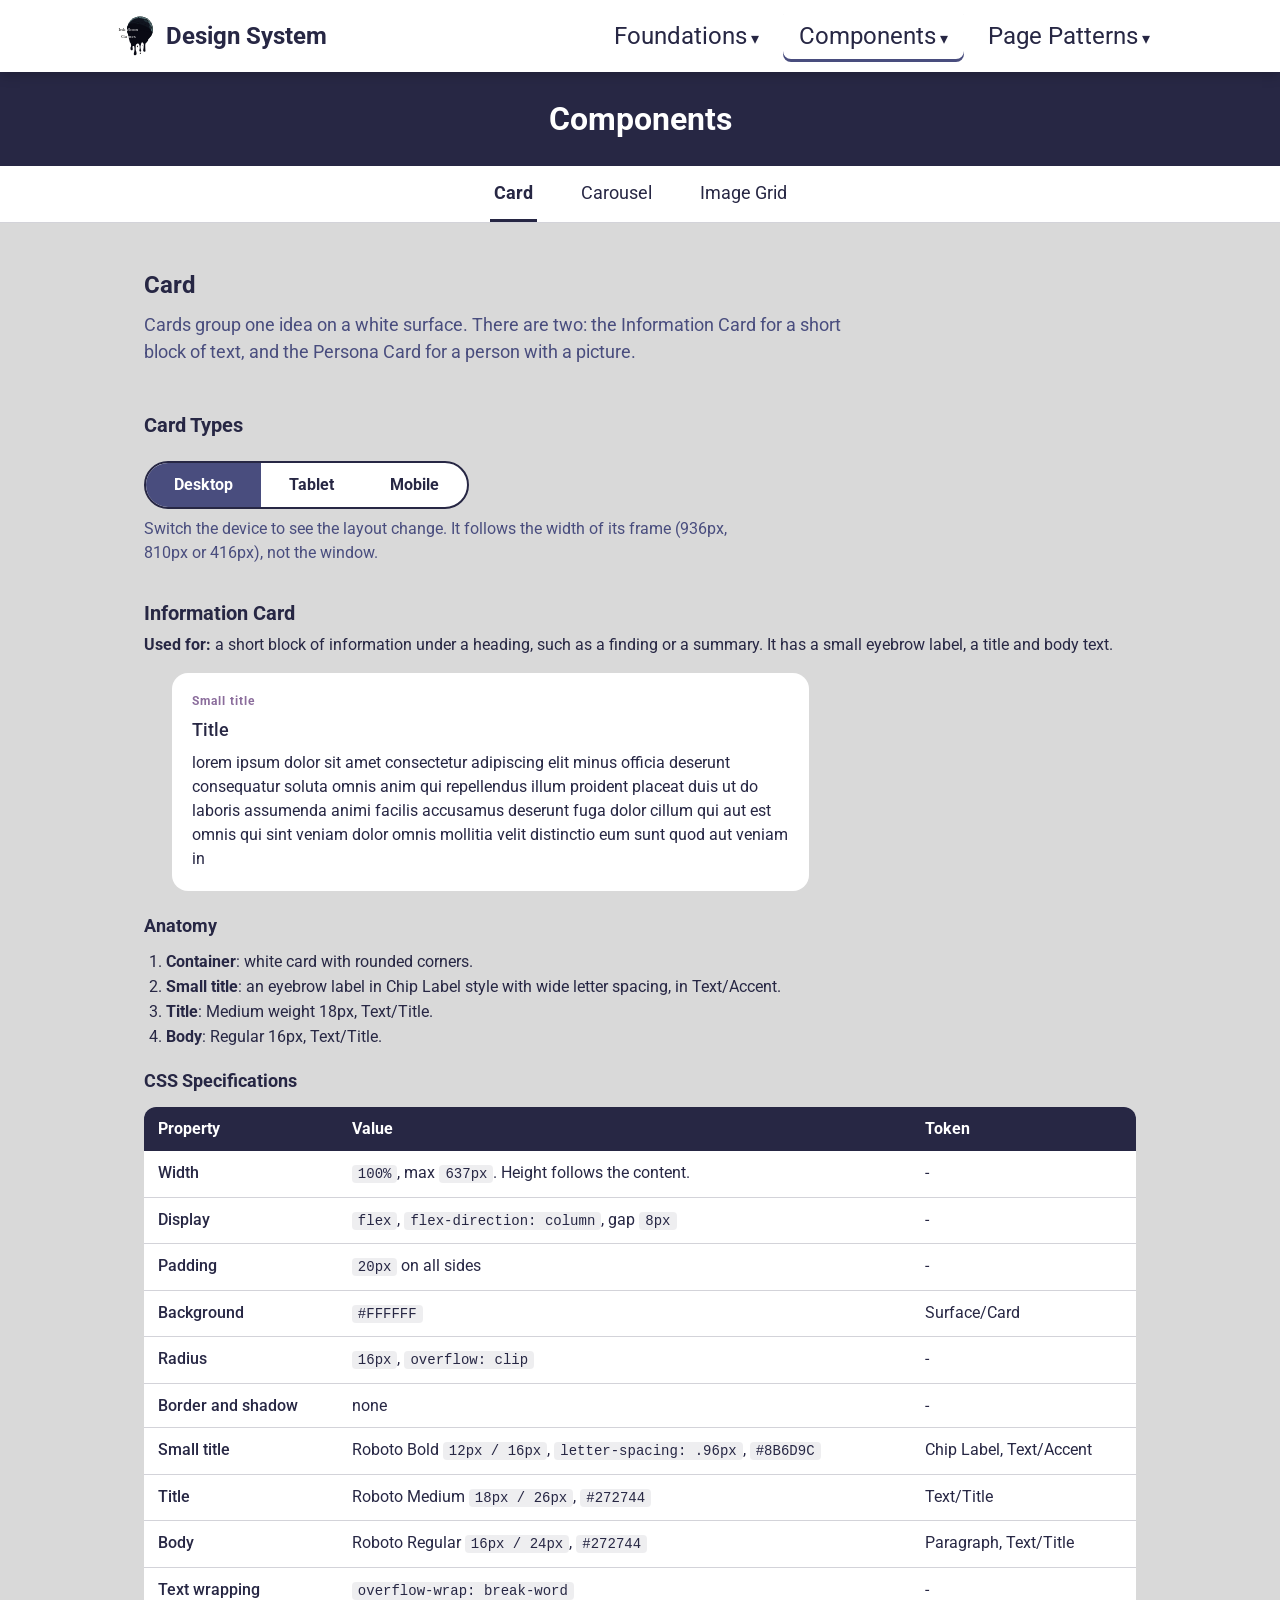
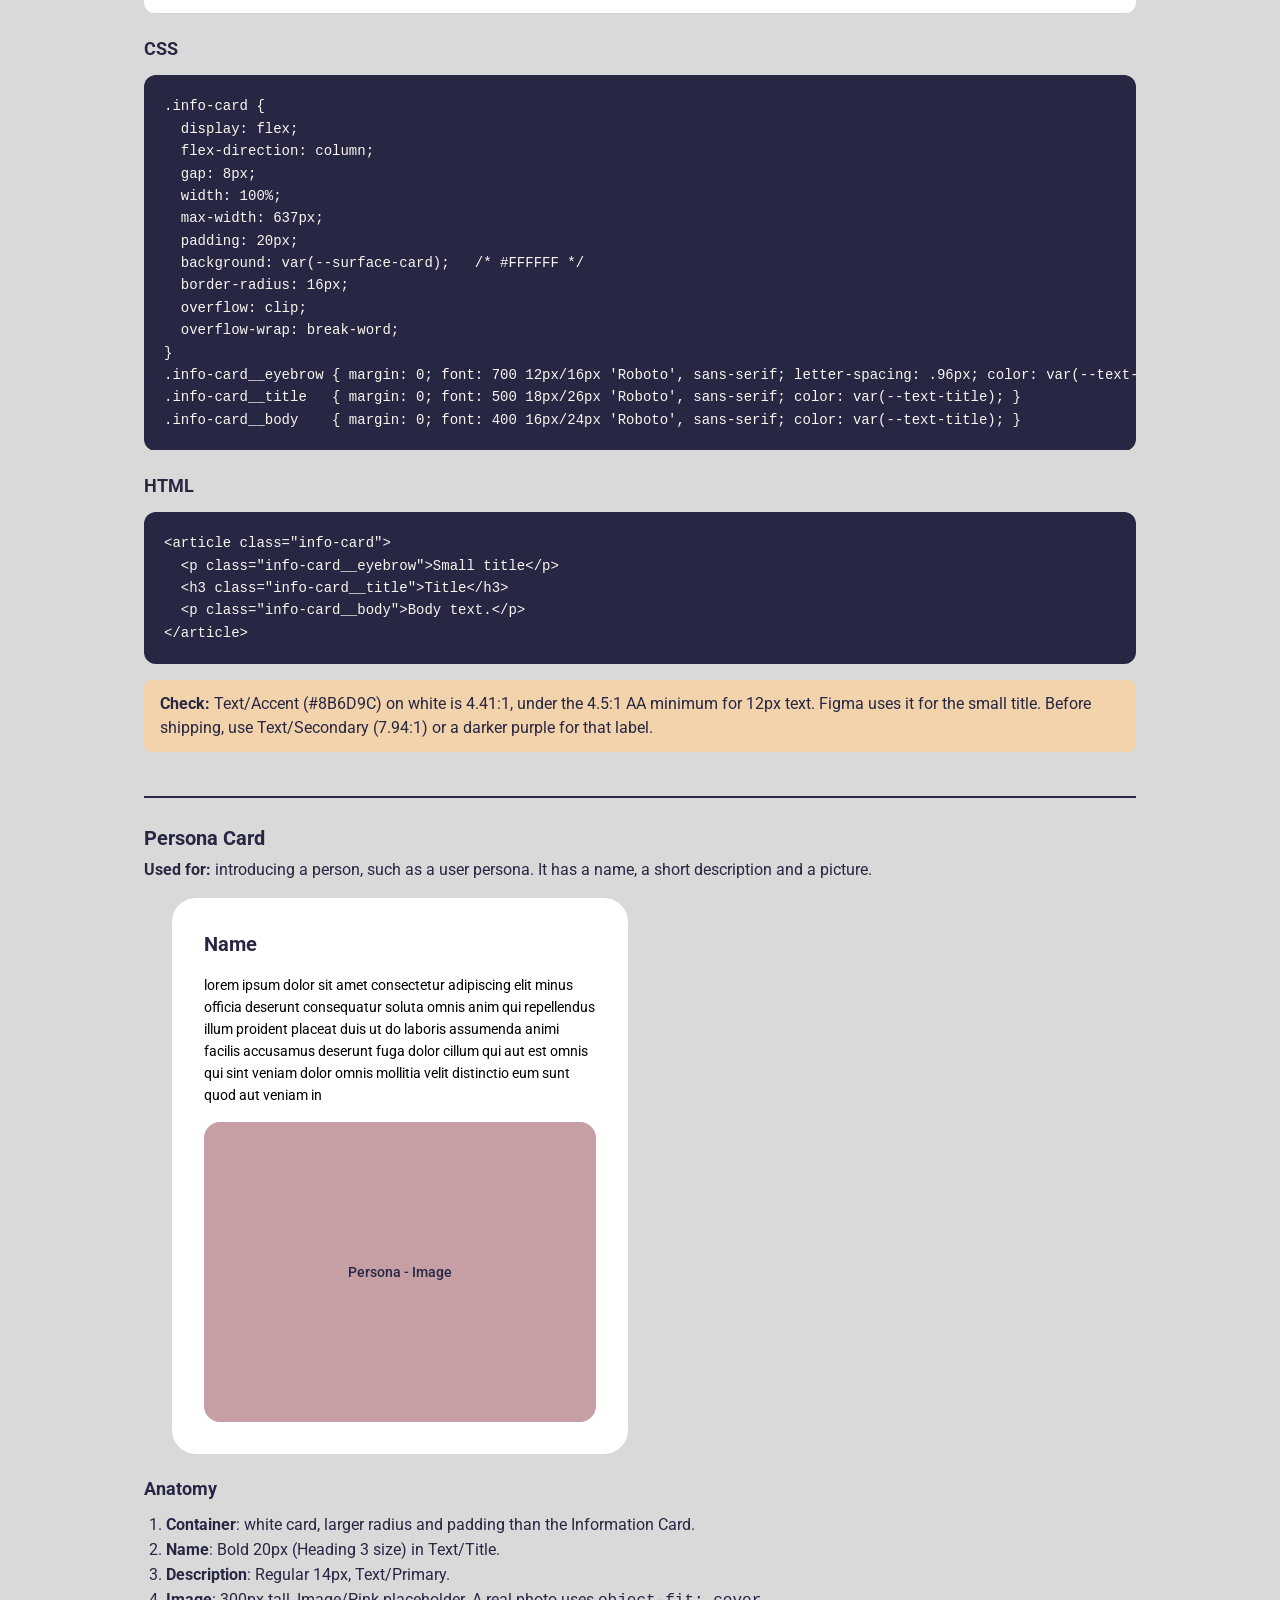
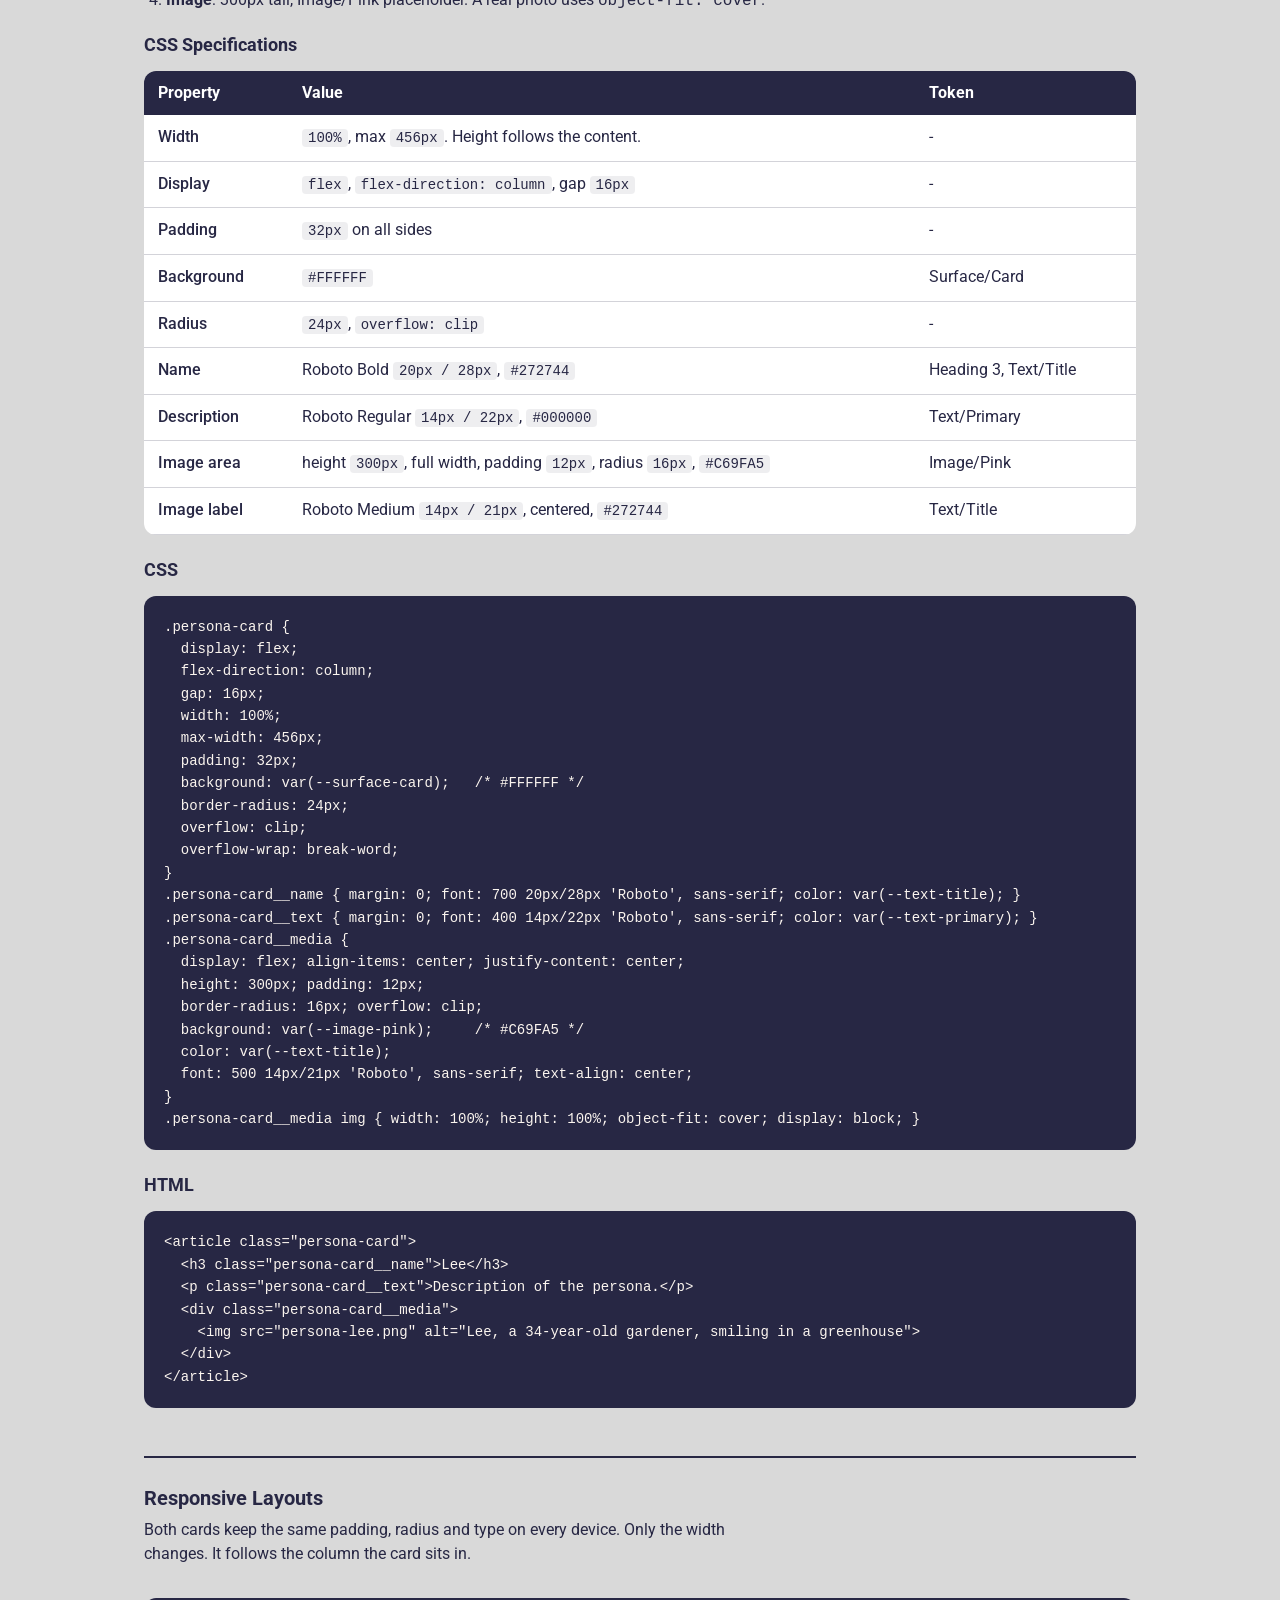
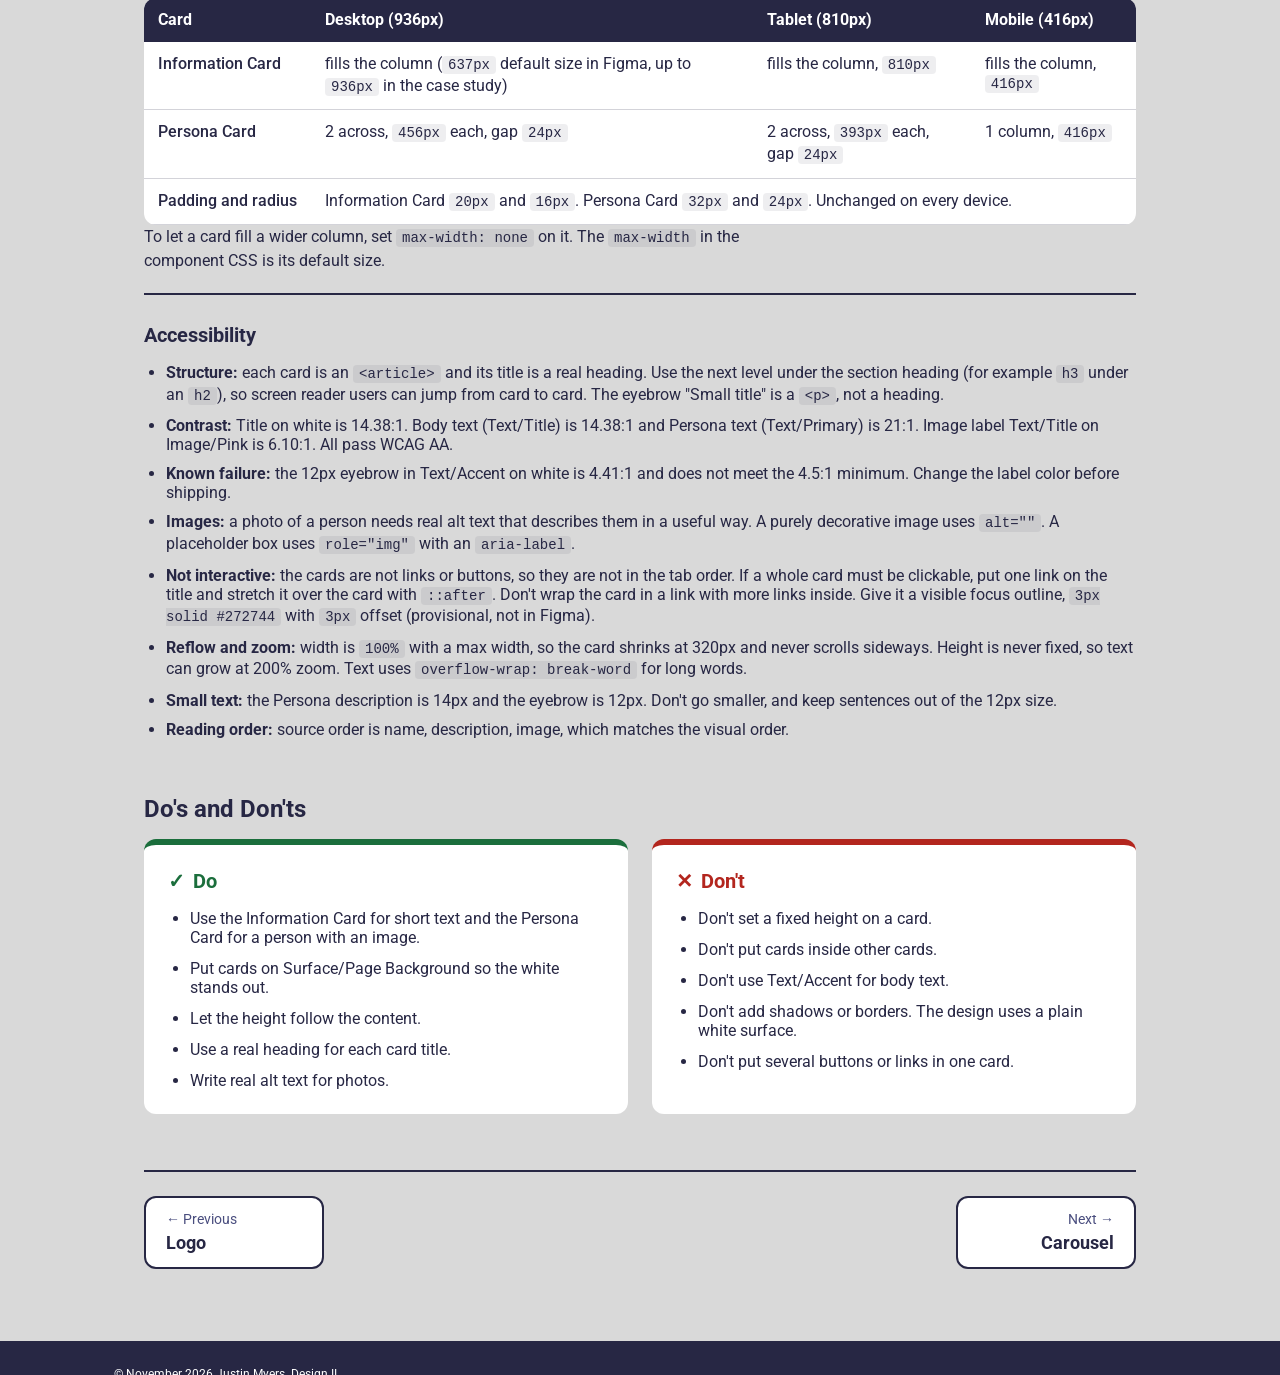
==== components/card.html @ 384c9943 "Add files via upload" ====
<!DOCTYPE html>
<html lang="en">
<head>
  <meta charset="UTF-8">
  <meta name="viewport" content="width=device-width, initial-scale=1.0">
  <title>Card | Components | Design System</title>
  <link rel="icon" href="../images/Favicon.svg" type="image/svg+xml">
  <link rel="preconnect" href="https://fonts.googleapis.com">
  <link rel="preconnect" href="https://fonts.gstatic.com" crossorigin>
  <link href="https://fonts.googleapis.com/css2?family=Roboto:wght@300;400;500;700&display=swap" rel="stylesheet">
  <link rel="stylesheet" href="../css/style.css">
  <link rel="stylesheet" href="../css/foundations.css">
  <link rel="stylesheet" href="../css/components.css">
</head>
<body>
  <a class="skip-link" href="#main">Skip to content</a>

  <header class="site-header">
    <div class="wrap">
      <a class="logo" href="../index.html" aria-label="Design System home">
        <img src="../images/color.svg" alt="">
        <span>Design System</span>
      </a>
      <nav aria-label="Main">
        <ul class="nav">
          <li class="nav-item">
            <button class="nav-btn" aria-expanded="false" aria-controls="menu-foundations">Foundations</button>
            <ul class="menu" id="menu-foundations">
              <li><a href="../foundations/color-palette.html">Color Palette</a></li>
              <li><a href="../foundations/typography.html">Typography</a></li>
              <li><a href="../foundations/logo.html">Logo</a></li>
            </ul>
          </li>
          <li class="nav-item">
            <button class="nav-btn current" aria-expanded="false" aria-controls="menu-components">Components</button>
            <ul class="menu" id="menu-components">
              <li><a href="../components/card.html" aria-current="page">Card</a></li>
              <li><a href="../components/carousel.html">Carousel</a></li>
              <li><a href="../components/image-grid.html">Image Grid</a></li>
            </ul>
          </li>
          <li class="nav-item">
            <button class="nav-btn" aria-expanded="false" aria-controls="menu-patterns">Page Patterns</button>
            <ul class="menu" id="menu-patterns">
              <li><a href="../patterns/index.html">BeeFriendly Case Study</a></li>
            </ul>
          </li>
        </ul>
      </nav>
    </div>
  </header>

  <div class="page-title"><h1>Components</h1></div>
  <nav class="subnav" aria-label="Components pages">
    <ul>
      <li><a href="card.html" aria-current="page">Card</a></li>
      <li><a href="carousel.html">Carousel</a></li>
      <li><a href="image-grid.html">Image Grid</a></li>
    </ul>
  </nav>

  <main id="main">
    <div class="content">
<h2>Card</h2>
<p class="lead">Cards group one idea on a white surface. There are two: the Information Card for a short block of text, and the Persona Card for a person with a picture.</p>

<h3 class="sub-h">Card Types</h3>
<div role="group" aria-label="Device size" class="view-toggle">
  <button type="button" data-view-target="desktop" aria-pressed="true">Desktop</button>
  <button type="button" data-view-target="tablet" aria-pressed="false">Tablet</button>
  <button type="button" data-view-target="mobile" aria-pressed="false">Mobile</button>
</div>
<p class="view-note">Switch the device to see the layout change. It follows the width of its frame (936px, 810px or 416px), not the window.</p>

<div class="variant">
  <h3>Information Card</h3>
  <p><strong>Used for:</strong> a short block of information under a heading, such as a finding or a summary. It has a small eyebrow label, a title and body text.</p>
  <div class="demo-stage device-frame" data-frame style="max-width:936px"><article class="info-card">
    <p class="info-card__eyebrow">Small title</p>
    <h4 class="info-card__title">Title</h4>
    <p class="info-card__body">lorem ipsum dolor sit amet consectetur adipiscing elit minus officia deserunt consequatur soluta omnis anim qui repellendus illum proident placeat duis ut do laboris assumenda animi facilis accusamus deserunt fuga dolor cillum qui aut est omnis qui sint veniam dolor omnis mollitia velit distinctio eum sunt quod aut veniam in</p>
  </article></div>
  <h4 class="code-title">Anatomy</h4>
  <ol class="anatomy">
    <li><strong>Container</strong>: white card with rounded corners.</li>
    <li><strong>Small title</strong>: an eyebrow label in Chip Label style with wide letter spacing, in Text/Accent.</li>
    <li><strong>Title</strong>: Medium weight 18px, Text/Title.</li>
    <li><strong>Body</strong>: Regular 16px, Text/Title.</li>
  </ol>
  <h4 class="code-title">CSS Specifications</h4>
  <div class="table-scroll"><table class="spec-table" aria-label="Information Card CSS specifications">
    <thead><tr><th scope="col">Property</th><th scope="col">Value</th><th scope="col">Token</th></tr></thead>
    <tbody>
      <tr><td>Width</td><td><code>100%</code>, max <code>637px</code>. Height follows the content.</td><td>-</td></tr>
      <tr><td>Display</td><td><code>flex</code>, <code>flex-direction: column</code>, gap <code>8px</code></td><td>-</td></tr>
      <tr><td>Padding</td><td><code>20px</code> on all sides</td><td>-</td></tr>
      <tr><td>Background</td><td><code>#FFFFFF</code></td><td>Surface/Card</td></tr>
      <tr><td>Radius</td><td><code>16px</code>, <code>overflow: clip</code></td><td>-</td></tr>
      <tr><td>Border and shadow</td><td>none</td><td>-</td></tr>
      <tr><td>Small title</td><td>Roboto Bold <code>12px / 16px</code>, <code>letter-spacing: .96px</code>, <code>#8B6D9C</code></td><td>Chip Label, Text/Accent</td></tr>
      <tr><td>Title</td><td>Roboto Medium <code>18px / 26px</code>, <code>#272744</code></td><td>Text/Title</td></tr>
      <tr><td>Body</td><td>Roboto Regular <code>16px / 24px</code>, <code>#272744</code></td><td>Paragraph, Text/Title</td></tr>
      <tr><td>Text wrapping</td><td><code>overflow-wrap: break-word</code></td><td>-</td></tr>
    </tbody>
  </table></div>
  <h4 class="code-title">CSS</h4>
<pre class="code-block" tabindex="0" aria-label="Information Card CSS"><code>.info-card {
  display: flex;
  flex-direction: column;
  gap: 8px;
  width: 100%;
  max-width: 637px;
  padding: 20px;
  background: var(--surface-card);   /* #FFFFFF */
  border-radius: 16px;
  overflow: clip;
  overflow-wrap: break-word;
}
.info-card__eyebrow { margin: 0; font: 700 12px/16px 'Roboto', sans-serif; letter-spacing: .96px; color: var(--text-accent); }
.info-card__title   { margin: 0; font: 500 18px/26px 'Roboto', sans-serif; color: var(--text-title); }
.info-card__body    { margin: 0; font: 400 16px/24px 'Roboto', sans-serif; color: var(--text-title); }</code></pre>
  <h4 class="code-title">HTML</h4>
<pre class="code-block" tabindex="0" aria-label="Information Card HTML"><code>&lt;article class="info-card"&gt;
  &lt;p class="info-card__eyebrow"&gt;Small title&lt;/p&gt;
  &lt;h3 class="info-card__title"&gt;Title&lt;/h3&gt;
  &lt;p class="info-card__body"&gt;Body text.&lt;/p&gt;
&lt;/article&gt;</code></pre>
  <p class="provisional"><strong>Check:</strong> Text/Accent (#8B6D9C) on white is 4.41:1, under the 4.5:1 AA minimum for 12px text. Figma uses it for the small title. Before shipping, use Text/Secondary (7.94:1) or a darker purple for that label.</p>
</div>

<div class="variant">
  <h3>Persona Card</h3>
  <p><strong>Used for:</strong> introducing a person, such as a user persona. It has a name, a short description and a picture.</p>
  <div class="demo-stage device-frame" data-frame style="max-width:936px"><article class="persona-card">
    <h4 class="persona-card__name">Name</h4>
    <p class="persona-card__text">lorem ipsum dolor sit amet consectetur adipiscing elit minus officia deserunt consequatur soluta omnis anim qui repellendus illum proident placeat duis ut do laboris assumenda animi facilis accusamus deserunt fuga dolor cillum qui aut est omnis qui sint veniam dolor omnis mollitia velit distinctio eum sunt quod aut veniam in</p>
    <div class="persona-card__media" role="img" aria-label="Placeholder for the persona photo">Persona - Image</div>
  </article></div>
  <h4 class="code-title">Anatomy</h4>
  <ol class="anatomy">
    <li><strong>Container</strong>: white card, larger radius and padding than the Information Card.</li>
    <li><strong>Name</strong>: Bold 20px (Heading 3 size) in Text/Title.</li>
    <li><strong>Description</strong>: Regular 14px, Text/Primary.</li>
    <li><strong>Image</strong>: 300px tall, Image/Pink placeholder. A real photo uses <code>object-fit: cover</code>.</li>
  </ol>
  <h4 class="code-title">CSS Specifications</h4>
  <div class="table-scroll"><table class="spec-table" aria-label="Persona Card CSS specifications">
    <thead><tr><th scope="col">Property</th><th scope="col">Value</th><th scope="col">Token</th></tr></thead>
    <tbody>
      <tr><td>Width</td><td><code>100%</code>, max <code>456px</code>. Height follows the content.</td><td>-</td></tr>
      <tr><td>Display</td><td><code>flex</code>, <code>flex-direction: column</code>, gap <code>16px</code></td><td>-</td></tr>
      <tr><td>Padding</td><td><code>32px</code> on all sides</td><td>-</td></tr>
      <tr><td>Background</td><td><code>#FFFFFF</code></td><td>Surface/Card</td></tr>
      <tr><td>Radius</td><td><code>24px</code>, <code>overflow: clip</code></td><td>-</td></tr>
      <tr><td>Name</td><td>Roboto Bold <code>20px / 28px</code>, <code>#272744</code></td><td>Heading 3, Text/Title</td></tr>
      <tr><td>Description</td><td>Roboto Regular <code>14px / 22px</code>, <code>#000000</code></td><td>Text/Primary</td></tr>
      <tr><td>Image area</td><td>height <code>300px</code>, full width, padding <code>12px</code>, radius <code>16px</code>, <code>#C69FA5</code></td><td>Image/Pink</td></tr>
      <tr><td>Image label</td><td>Roboto Medium <code>14px / 21px</code>, centered, <code>#272744</code></td><td>Text/Title</td></tr>
    </tbody>
  </table></div>
  <h4 class="code-title">CSS</h4>
<pre class="code-block" tabindex="0" aria-label="Persona Card CSS"><code>.persona-card {
  display: flex;
  flex-direction: column;
  gap: 16px;
  width: 100%;
  max-width: 456px;
  padding: 32px;
  background: var(--surface-card);   /* #FFFFFF */
  border-radius: 24px;
  overflow: clip;
  overflow-wrap: break-word;
}
.persona-card__name { margin: 0; font: 700 20px/28px 'Roboto', sans-serif; color: var(--text-title); }
.persona-card__text { margin: 0; font: 400 14px/22px 'Roboto', sans-serif; color: var(--text-primary); }
.persona-card__media {
  display: flex; align-items: center; justify-content: center;
  height: 300px; padding: 12px;
  border-radius: 16px; overflow: clip;
  background: var(--image-pink);     /* #C69FA5 */
  color: var(--text-title);
  font: 500 14px/21px 'Roboto', sans-serif; text-align: center;
}
.persona-card__media img { width: 100%; height: 100%; object-fit: cover; display: block; }</code></pre>
  <h4 class="code-title">HTML</h4>
<pre class="code-block" tabindex="0" aria-label="Persona Card HTML"><code>&lt;article class="persona-card"&gt;
  &lt;h3 class="persona-card__name"&gt;Lee&lt;/h3&gt;
  &lt;p class="persona-card__text"&gt;Description of the persona.&lt;/p&gt;
  &lt;div class="persona-card__media"&gt;
    &lt;img src="persona-lee.png" alt="Lee, a 34-year-old gardener, smiling in a greenhouse"&gt;
  &lt;/div&gt;
&lt;/article&gt;</code></pre>
</div>


<h3 class="sub-h divided">Responsive Layouts</h3>
<p>Both cards keep the same padding, radius and type on every device. Only the width changes. It follows the column the card sits in.</p>
<div class="table-scroll"><table class="spec-table" aria-label="Card layouts by device">
  <thead><tr><th scope="col">Card</th><th scope="col">Desktop (936px)</th><th scope="col">Tablet (810px)</th><th scope="col">Mobile (416px)</th></tr></thead>
  <tbody>
    <tr><td>Information Card</td><td>fills the column (<code>637px</code> default size in Figma, up to <code>936px</code> in the case study)</td><td>fills the column, <code>810px</code></td><td>fills the column, <code>416px</code></td></tr>
    <tr><td>Persona Card</td><td>2 across, <code>456px</code> each, gap <code>24px</code></td><td>2 across, <code>393px</code> each, gap <code>24px</code></td><td>1 column, <code>416px</code></td></tr>
    <tr><td>Padding and radius</td><td colspan="3">Information Card <code>20px</code> and <code>16px</code>. Persona Card <code>32px</code> and <code>24px</code>. Unchanged on every device.</td></tr>
  </tbody>
</table></div>
<p>To let a card fill a wider column, set <code>max-width: none</code> on it. The <code>max-width</code> in the component CSS is its default size.</p>
<h3 class="sub-h divided">Accessibility</h3>
<ul class="rule-list">
  <li><strong>Structure:</strong> each card is an <code>&lt;article&gt;</code> and its title is a real heading. Use the next level under the section heading (for example <code>h3</code> under an <code>h2</code>), so screen reader users can jump from card to card. The eyebrow "Small title" is a <code>&lt;p&gt;</code>, not a heading.</li>
  <li><strong>Contrast:</strong> Title on white is 14.38:1. Body text (Text/Title) is 14.38:1 and Persona text (Text/Primary) is 21:1. Image label Text/Title on Image/Pink is 6.10:1. All pass WCAG AA.</li>
  <li><strong>Known failure:</strong> the 12px eyebrow in Text/Accent on white is 4.41:1 and does not meet the 4.5:1 minimum. Change the label color before shipping.</li>
  <li><strong>Images:</strong> a photo of a person needs real alt text that describes them in a useful way. A purely decorative image uses <code>alt=""</code>. A placeholder box uses <code>role="img"</code> with an <code>aria-label</code>.</li>
  <li><strong>Not interactive:</strong> the cards are not links or buttons, so they are not in the tab order. If a whole card must be clickable, put one link on the title and stretch it over the card with <code>::after</code>. Don't wrap the card in a link with more links inside. Give it a visible focus outline, <code>3px solid #272744</code> with <code>3px</code> offset (provisional, not in Figma).</li>
  <li><strong>Reflow and zoom:</strong> width is <code>100%</code> with a max width, so the card shrinks at 320px and never scrolls sideways. Height is never fixed, so text can grow at 200% zoom. Text uses <code>overflow-wrap: break-word</code> for long words.</li>
  <li><strong>Small text:</strong> the Persona description is 14px and the eyebrow is 12px. Don't go smaller, and keep sentences out of the 12px size.</li>
  <li><strong>Reading order:</strong> source order is name, description, image, which matches the visual order.</li>
</ul>

<section class="dd" aria-labelledby="dd-title">
<h2 id="dd-title">Do's and Don'ts</h2>
<div class="dd-grid">
<div class="dd-col do"><h3><span aria-hidden="true">✓</span> Do</h3><ul class="rule-list">
  <li>Use the Information Card for short text and the Persona Card for a person with an image.</li>
  <li>Put cards on Surface/Page Background so the white stands out.</li>
  <li>Let the height follow the content.</li>
  <li>Use a real heading for each card title.</li>
  <li>Write real alt text for photos.</li>
</ul></div>
<div class="dd-col dont"><h3><span aria-hidden="true">✕</span> Don't</h3><ul class="rule-list">
  <li>Don't set a fixed height on a card.</li>
  <li>Don't put cards inside other cards.</li>
  <li>Don't use Text/Accent for body text.</li>
  <li>Don't add shadows or borders. The design uses a plain white surface.</li>
  <li>Don't put several buttons or links in one card.</li>
</ul></div>
</div></section>
    <nav class="pager" aria-label="Page navigation">
      <a class="pager__link pager__link--prev" href="../foundations/logo.html" rel="prev"><span class="pager__dir">&larr; Previous</span><span class="pager__name">Logo</span></a>
      <a class="pager__link pager__link--next" href="carousel.html" rel="next"><span class="pager__dir">Next &rarr;</span><span class="pager__name">Carousel</span></a>
    </nav>
    </div>
  </main>

  <footer class="site-footer">
    <div class="wrap"><p>&copy; November 2026 Justin Myers. Design II.</p></div>
  </footer>

  <script src="../js/nav.js"></script>
  <script src="../js/view-toggle.js"></script>
</body>
</html>
---- css/style.css ----
/* Design system site – tokens from DESIGN.md (Figma: Game Tracking Site) */
:root {
  /* Primitives */
  --off-white: #D9D9D9;
  --muted-orange: #F2D3AB;
  --muted-pink: #C69FA5;
  --light-purple: #8B6D9C;
  --dark-blue: #272744;
  --blue-purple: #494D7E;
  --cream: #FBF5EF;
  --white: #FFFFFF;
  --black: #000000;
  --hint-grey: #6B6E8C;
  --disabled-grey: #565656;

  /* Tokens */
  --color-nav-bar: var(--dark-blue);
  --color-button: var(--blue-purple);
  --color-button-hover: var(--light-purple);
  --color-button-disabled: var(--disabled-grey);
  --color-page-bg: var(--off-white);
  --color-card-bg: var(--white);
  --color-logo-text: var(--cream);
  --color-text-primary: var(--dark-blue);
  --color-text-secondary: var(--blue-purple);
  --color-text-hint: var(--hint-grey);
  --color-text-on-dark: var(--white);
  --color-highlight: var(--muted-orange);
  --color-border-strong: var(--dark-blue);

  /* Tokens (DESIGN.md: Design System Case Study) */
  --surface-page: var(--off-white);
  --surface-card: var(--white);
  --surface-input: var(--white);
  --surface-nav: var(--dark-blue);
  --surface-logo-circle: var(--cream);
  --surface-card-alt: var(--cream);
  --text-primary: var(--black);
  --text-title: var(--dark-blue);
  --text-secondary: var(--blue-purple);
  --text-hint: var(--hint-grey);
  --text-on-nav: var(--cream);
  --text-on-button: var(--white);
  --text-accent: var(--light-purple);
  --text-on-dark: var(--white);
  --button-default: var(--blue-purple);
  --button-hover: var(--light-purple);
  --button-disabled: var(--disabled-grey);
  --image-orange: var(--muted-orange);
  --image-pink: var(--muted-pink);
  --control-background: var(--dark-blue);
  --control-inactive: var(--hint-grey);
  --border-divider: var(--hint-grey);
  --border-outline: var(--dark-blue);
  --nav-active-indicator: var(--blue-purple);

  /* Provisional (not in DESIGN.md) */
  --radius: 12px;
  --space: 16px;
  --max-width: 1100px;
}

*, *::before, *::after { box-sizing: border-box; }
html { scroll-behavior: smooth; }
@media (prefers-reduced-motion: reduce) { html { scroll-behavior: auto; } * { transition: none !important; } }

body {
  margin: 0;
  font-family: 'Roboto', sans-serif;
  font-size: 16px;
  background: var(--color-page-bg);
  color: var(--color-text-primary);
  min-height: 100vh;
  display: flex;
  flex-direction: column;
}
main { flex: 1; }
.wrap { max-width: var(--max-width); margin: 0 auto; padding: 0 24px; }

h1 { font-size: 32px; font-weight: 700; margin: 0 0 16px; }
h2 { font-size: 24px; font-weight: 700; margin: 0 0 12px; }
h3 { font-size: 20px; font-weight: 700; margin: 0 0 8px; }
p  { margin: 0 0 16px; line-height: 1.5; }
a  { color: var(--color-text-secondary); font-weight: 300; }

:focus-visible { outline: 3px solid var(--muted-orange); outline-offset: 3px; }

.skip-link {
  position: absolute; left: -9999px; top: 8px;
  background: var(--white); color: var(--dark-blue); padding: 8px 16px; z-index: 100;
}
.skip-link:focus { left: 8px; }

/* Navigation bar */
.site-header { background: var(--white); box-shadow: 0 2px 12px rgba(0,0,0,.25); position: relative; z-index: 20; }
.site-header :focus-visible { outline-color: var(--blue-purple); }
.site-header .wrap { display: flex; align-items: center; justify-content: space-between; min-height: 72px; }
.logo { display: flex; align-items: center; gap: 12px; color: var(--dark-blue); font-weight: 700; font-size: 24px; text-decoration: none; }
.logo img { height: 40px; width: auto; display: block; }

.nav { display: flex; gap: 8px; list-style: none; margin: 0; padding: 0; }
.nav-item { position: relative; }
.nav-btn {
  background: none; border: 0; cursor: pointer;
  font: 400 24px 'Roboto', sans-serif; color: var(--dark-blue);
  padding: 12px 16px; border-radius: 8px;
}
.nav-btn:hover, .nav-btn[aria-expanded="true"] { background: var(--color-highlight); }
.nav-btn::after { content: " \25BE"; font-size: 16px; }
.menu {
  display: none; position: absolute; right: 0; top: 100%; z-index: 10;
  min-width: 220px; list-style: none; margin: 4px 0 0; padding: 8px;
  background: var(--color-card-bg); border: 2px solid var(--color-border-strong); border-radius: var(--radius);
}
.nav-btn[aria-expanded="true"] + .menu { display: block; }
.menu a {
  display: block; padding: 10px 12px; border-radius: 6px;
  font-size: 18px; font-weight: 400; color: var(--color-text-primary); text-decoration: none;
}
.menu a:hover { background: var(--color-highlight); }

/* Space scene (cover page) */
.space { position: relative; overflow: hidden; background: var(--dark-blue); color: var(--color-text-on-dark); padding-bottom: 360px; }
.stars {
  position: absolute; inset: 0; pointer-events: none;
  background-image:
    radial-gradient(1.5px 1.5px at 12% 18%, #fff, transparent),
    radial-gradient(1px 1px at 28% 62%, #fff, transparent),
    radial-gradient(2px 2px at 44% 30%, var(--cream), transparent),
    radial-gradient(1px 1px at 63% 12%, #fff, transparent),
    radial-gradient(1.5px 1.5px at 78% 48%, #fff, transparent),
    radial-gradient(1px 1px at 91% 22%, var(--cream), transparent),
    radial-gradient(1px 1px at 6% 78%, #fff, transparent),
    radial-gradient(1.5px 1.5px at 55% 70%, #fff, transparent);
}
.space { --moon: min(120vw, 1800px); padding-bottom: calc(var(--moon) * 0.3); }
.moon {
  position: absolute; left: 50%; bottom: calc(var(--moon) * -0.62); z-index: 0;
  width: var(--moon); height: auto; aspect-ratio: 1;
  margin-left: calc(var(--moon) / -2);
  /* slow spin starts once the fast intro spin (listed last, so it wins) ends */
  animation: moon-spin 240s linear 1.3s infinite, moon-intro 1.3s cubic-bezier(.15,.6,.3,1);
}
/* The moon rises out of the darkness: a fixed dark fade over its top edge.
   (The moon spins, so the fade can't be part of the moon itself.) */
.space::after {
  content: "";
  position: absolute; left: 0; right: 0; bottom: 0; z-index: 0;
  height: calc(var(--moon) * 0.4);
  pointer-events: none;
  background: linear-gradient(to bottom,
    var(--dark-blue) 0%,
    rgba(39, 39, 68, .88) 15%,
    rgba(39, 39, 68, .5) 42%,
    rgba(39, 39, 68, 0) 80%);
}
@keyframes moon-spin { from { transform: rotate(0); } to { transform: rotate(360deg); } }
@keyframes moon-intro { from { transform: rotate(-240deg); } to { transform: rotate(0); } }
/* Cards orbit the moon: same angle, duration and easing as moon-intro, pivoting on the moon's center
   (0.12 * moon below the section bottom, plus the 0.3 * moon bottom padding below the cards) */
.cards {
  transform-origin: 50% calc(100% + var(--moon) * 0.42);
  animation: orbit-in 1.7s backwards;
}
/* Follow-through: the cards swing past their spot, then ease back */
@keyframes orbit-in {
  0%   { transform: rotate(-240deg); animation-timing-function: cubic-bezier(.2,.7,.4,1); }
  65%  { transform: rotate(5deg);    animation-timing-function: ease-in-out; }
  85%  { transform: rotate(-1.5deg); animation-timing-function: ease-in-out; }
  100% { transform: rotate(0); }
}
/* Squash & stretch: stretched in flight, squashed at the overshoot, back to full size on the spot */
@keyframes card-squash {
  0%   { transform: scale(1.04, .97); }
  55%  { transform: scale(1.04, .97); animation-timing-function: ease-out; }
  66%  { transform: scale(.93, 1.06); }
  82%  { transform: scale(1.02, .98); }
  100% { transform: scale(1); }
}

/* Hero */
.hero { position: relative; z-index: 1; padding: 64px 0 24px; }
.hero h1 { font-size: 48px; max-width: 16ch; }
.hero p { font-size: 20px; max-width: 52ch; color: var(--cream); }

/* Buttons */
.btn {
  display: inline-block; padding: 12px 24px; border-radius: 8px; border: 0;
  background: var(--color-button); color: var(--color-text-on-dark);
  font: 700 14px 'Roboto', sans-serif; text-decoration: none; cursor: pointer;
  min-height: 44px; transition: background .15s;
}
.btn:hover { background: var(--color-button-hover); }
.btn[disabled], .btn[aria-disabled="true"] { background: var(--color-button-disabled); cursor: not-allowed; }

/* Section cards */
.cards { position: relative; z-index: 1; display: grid; grid-auto-rows: 1fr; gap: 24px; grid-template-columns: repeat(auto-fit, minmax(260px, 1fr)); padding-top: 24px; }
.card { color: var(--color-text-primary); background: var(--color-card-bg); border-radius: var(--radius); padding: 24px; display: flex; flex-direction: column; box-shadow: 0 12px 32px rgba(0,0,0,.35); }
.card { transform-origin: 50% 50%; animation: card-squash 1.7s ease-in-out backwards; }
@media (prefers-reduced-motion: reduce) { .moon, .cards, .card { animation: none !important; } }
.card h2 { font-size: 28px; }
.card p { color: var(--color-text-secondary); flex: 1; }
.card ul { padding-left: 20px; margin: 0 0 20px; color: var(--color-text-hint); }
.card .btn { align-self: flex-start; }

/* Footer */
.site-footer { background: var(--color-nav-bar); color: var(--color-text-on-dark); padding: 24px 0; font-size: 12px; }
.site-footer p { margin: 0; }

@media (max-width: 767px) {
  .site-header .wrap { flex-direction: column; align-items: flex-start; padding-top: 12px; padding-bottom: 12px; }
  .nav { flex-wrap: wrap; }
  .nav-btn { font-size: 18px; }
  .menu { right: auto; left: 0; }
  .hero { padding: 48px 0 32px; }
  .hero h1 { font-size: 36px; }
}
---- css/foundations.css ----
﻿/* Foundations pages (color palette, typography, logo) */

.nav-btn.current { box-shadow: inset 0 -3px 0 var(--blue-purple); }

/* Page title band under the nav bar */
.page-title { background: var(--dark-blue); color: var(--color-text-on-dark); text-align: center; padding: 28px 0; }
.page-title h1 { margin: 0; font-size: 32px; }

/* Sub navigation: Color Palette | Typography | Logo */
.subnav { background: var(--white); border-bottom: 1px solid rgba(39,39,68,.2); }
.subnav ul { display: flex; justify-content: center; flex-wrap: wrap; gap: 8px 40px; list-style: none; margin: 0; padding: 0; }
.subnav a {
  display: block; padding: 16px 4px; font-size: 18px; font-weight: 400;
  color: var(--color-text-primary); text-decoration: none; border-bottom: 3px solid transparent;
}
.subnav a:hover { border-bottom-color: var(--muted-orange); }
.subnav a[aria-current="page"] { font-weight: 700; border-bottom-color: var(--color-text-primary); }

.content { max-width: 860px; margin: 0 auto; padding: 48px 24px 72px; }
.content > h2 { font-size: 24px; }
.lead { color: var(--color-text-secondary); font-size: 18px; max-width: 62ch; }

/* Palette list */
.palette { list-style: none; margin: 32px 0 0; padding: 0; }
.palette li { display: grid; grid-template-columns: 88px 1fr; gap: 20px; align-items: center; padding: 20px 0; border-bottom: 2px solid var(--color-border-strong); }
.palette li:last-child { border-bottom: 0; }
.swatch { width: 88px; height: 88px; border: 2px solid var(--color-border-strong); border-radius: 6px; }
.palette h3 { margin: 0 0 4px; font-size: 20px; }
.palette h3 code { font: 400 14px/1 monospace; color: var(--color-text-secondary); margin-left: 8px; }
.palette p { margin: 0 0 8px; }
.palette .note { font-size: 14px; color: var(--color-text-primary); background: var(--muted-orange); border-radius: 6px; padding: 8px 12px; margin-top: 8px; }
.tokens { display: flex; flex-wrap: wrap; gap: 6px; list-style: none; margin: 0; padding: 0; }
.palette .tokens li { display: block; padding: 2px 10px; border: 1px solid var(--color-text-secondary); border-radius: 999px; font: 500 12px 'Roboto', sans-serif; color: var(--color-text-secondary); }

/* Do's and Don'ts */
.dd { margin-top: 56px; }
.dd-grid { display: grid; gap: 24px; grid-template-columns: repeat(auto-fit, minmax(300px, 1fr)); margin-top: 16px; }
.dd-col { background: var(--white); border-radius: var(--radius); padding: 24px; border-top: 6px solid; }
.dd-col.do { border-top-color: #1B6E3C; }
.dd-col.dont { border-top-color: #B3261E; }
.dd-col h3 { display: flex; align-items: center; gap: 8px; }
.dd-col.do h3 { color: #1B6E3C; }
.dd-col.dont h3 { color: #B3261E; }
.dd-col > p { color: var(--color-text-secondary); font-size: 15px; }
.dd-col ul { list-style: none; padding: 0; margin: 16px 0 0; display: grid; gap: 12px; }
.sample { border-radius: 8px; padding: 12px 14px; display: flex; justify-content: space-between; align-items: center; gap: 12px; border: 1px solid rgba(39,39,68,.25); }
.sample strong { font-size: 18px; }
.sample small { font-size: 13px; font-weight: 500; }
.caption { display: block; font-size: 13px; color: var(--color-text-hint); margin-top: 4px; }

.sample.s-do1 { background: var(--off-white); color: var(--dark-blue); }
.sample.s-do2 { background: var(--blue-purple); color: var(--white); }
.sample.s-do3 { background: var(--white); color: var(--blue-purple); }
.sample.s-do4 { background: var(--muted-orange); color: var(--dark-blue); }
.sample.s-dont1 { background: var(--muted-orange); color: var(--white); }
.sample.s-dont2 { background: var(--off-white); color: var(--hint-grey); }
.sample.s-dont3 { background: var(--off-white); color: var(--muted-pink); }
.sample.s-dont4 { background: var(--off-white); color: var(--light-purple); }

/* Typography page: one row per type token */
.type-list { list-style: none; margin: 32px 0 0; padding: 0; }
.type-list > li { display: grid; grid-template-columns: 220px 1fr; gap: 24px; align-items: center; padding: 20px 0; border-bottom: 2px solid var(--color-border-strong); }
.type-list > li:last-child { border-bottom: 0; }
.type-list h3 { margin: 0 0 4px; font-size: 18px; }
.type-list .spec { margin: 0 0 6px; font: 400 14px/1.3 monospace; color: var(--color-text-secondary); }
.type-list .use { margin: 0; font-size: 14px; color: var(--color-text-secondary); }
.type-list .sample-text { margin: 0; color: var(--color-text-primary); overflow-wrap: anywhere; }
.t-h1 { font: 700 32px/1.2 'Roboto', sans-serif; }
.t-h2 { font: 700 24px/1.2 'Roboto', sans-serif; }
.t-h3 { font: 700 20px/1.3 'Roboto', sans-serif; }
.t-p { font: 400 16px/1.6 'Roboto', sans-serif; }
.t-nav { font: 400 24px/1.3 'Roboto', sans-serif; }
.t-link { font: 300 16px/1.5 'Roboto', sans-serif; color: var(--color-text-secondary); text-decoration: underline; }
.t-card { font: 700 28px/1.3 'Roboto', sans-serif; }
.t-sub { font: 700 18px/1.4 'Roboto', sans-serif; }
.t-menu { font: 400 18px/1.4 'Roboto', sans-serif; }
.t-filter { font: 500 20px/1.3 'Roboto', sans-serif; }
.t-filter-m { font: 500 16px/1.3 'Roboto', sans-serif; }
.t-btn { font: 700 14px/1.3 'Roboto', sans-serif; }
.t-cap { font: 400 12px/1.4 'Roboto', sans-serif; }
.t-chip { font: 700 12px/1.3 'Roboto', sans-serif; }
.type-list .t-cap.sample-text { color: var(--color-text-secondary); }
.type-list .t-btn.sample-text { display: inline-block; justify-self: start; background: var(--color-button); color: var(--white); padding: 12px 24px; border-radius: 8px; }
.type-list .t-chip.sample-text { display: inline-block; justify-self: start; background: var(--muted-orange); color: var(--dark-blue); padding: 4px 12px; border-radius: 999px; }

/* Logo page */
.palette li.logo-row { grid-template-columns: 120px 1fr; }
.logo-tile { width: 120px; height: 120px; border: 2px solid var(--color-border-strong); border-radius: 6px; display: grid; place-items: center; background: var(--white); }
.logo-tile img { width: 88px; height: 88px; display: block; }
.logo-tile.dark { background: var(--dark-blue); }
.logo-tile.small img { width: 32px; height: 32px; }
.sub-h { margin-top: 48px; }
.rule-list { margin: 16px 0 0; padding-left: 22px; display: grid; gap: 10px; color: var(--color-text-primary); }
.rule-list strong { font-weight: 700; }
.size-demo { display: flex; align-items: flex-end; gap: 28px; flex-wrap: wrap; margin-top: 20px; background: var(--white); border-radius: var(--radius); padding: 24px; }
.size-demo figure { margin: 0; text-align: center; }
.size-demo img { display: block; margin: 0 auto 8px; height: auto; }
.size-demo figcaption { font-size: 13px; color: var(--color-text-secondary); }
.demo { display: grid; place-items: center; min-height: 130px; border-radius: 8px; padding: 14px; background: var(--white); border: 1px solid rgba(39,39,68,.25); position: relative; overflow: hidden; }
.demo.dark { background: var(--dark-blue); }
.demo.photo { background: radial-gradient(circle at 30% 30%, #3b2f2a, #12151c 70%); }
.demo img { width: 84px; height: 84px; display: block; }
.demo.clear { background: var(--white); }
.demo.clear .zone { padding: 20px; border: 2px dashed var(--blue-purple); border-radius: 4px; }
.bad-hue img { filter: hue-rotate(150deg) saturate(2); }
.bad-fx img { filter: drop-shadow(0 6px 6px rgba(0,0,0,.6)) drop-shadow(0 0 8px #ff0); }
.bad-stretch img { width: 150px; height: 60px; }
.bad-rotate img { transform: rotate(25deg); }
.bad-crop { overflow: hidden; }
.bad-crop img { width: 140px; height: 140px; margin: -30px -50px 0 0; }
.bad-overlap p { position: absolute; margin: 0; font: 700 20px 'Roboto', sans-serif; color: var(--dark-blue); }

/* Typography Do's and Don'ts samples */
.sample.block { display: block; background: var(--white); color: var(--dark-blue); }
.sample.block.on-page { background: var(--off-white); }
.sample.block p { margin: 0; }
.s-bad-font { font-family: Georgia, 'Times New Roman', serif; font-weight: 700; font-size: 24px; }
.s-bad-body { font: 400 16px/1.5 'Roboto', sans-serif; }
.s-bad-hint { color: var(--hint-grey); font: 400 16px/1.5 'Roboto', sans-serif; }
.s-bad-stroke { color: var(--muted-orange); -webkit-text-stroke: 1px var(--dark-blue); font: 700 24px/1.2 'Roboto', sans-serif; }
.s-bad-caps { font: 400 16px/1.4 'Roboto', sans-serif; text-transform: uppercase; }
.s-bad-many { font: 400 16px/1.8 'Roboto', sans-serif; }
.s-bad-many .f1 { font-family: 'Courier New', monospace; }
.s-bad-many .f2 { font-family: 'Brush Script MT', cursive; font-size: 20px; }
.s-bad-many .f3 { font-family: Georgia, serif; }
.s-good-caps { font: 700 14px/1.4 'Roboto', sans-serif; text-transform: uppercase; letter-spacing: .04em; }
.s-good-body { font: 400 16px/1.5 'Roboto', sans-serif; max-width: 60ch; color: var(--dark-blue); }
.s-good-body.secondary { color: var(--blue-purple); }

@media (max-width: 700px) {
  .type-list > li { grid-template-columns: 1fr; gap: 10px; }
}
@media (max-width: 600px) {
  .palette li { grid-template-columns: 64px 1fr; gap: 14px; }
  .swatch { width: 64px; height: 64px; }
}

/* Token table (color palette page) and type hierarchy example */
.token-table th[scope="row"] { font-weight: 700; white-space: nowrap; background: var(--white); }
.token-table th[scope="row"] code { font-weight: 400; color: var(--color-text-secondary); }
.token-table .dot { display: inline-block; width: 14px; height: 14px; margin-right: 8px; border: 1px solid var(--color-border-strong); border-radius: 50%; vertical-align: -2px; }
.token-table td { font-size: 15px; }
.hier { margin-top: 16px; padding: 24px; background: var(--white); border-radius: 16px; }
.content > p, .content > .sub-h + p { max-width: 70ch; }

.token-table td:nth-child(3) { padding-right: 40px; white-space: nowrap; }
.token-table td:nth-child(4) { padding-left: 8px; }


/* Tables and code (shared with components.css) */
.spec-table { width: 100%; border-collapse: collapse; margin-top: 16px; background: var(--white); border-radius: var(--radius); overflow: hidden; font-size: 16px; }
.spec-table caption { text-align: left; padding: 0 0 8px; font-weight: 700; }
.spec-table th, .spec-table td { text-align: left; padding: 12px 14px; border-bottom: 1px solid rgba(39,39,68,.2); vertical-align: top; }
.spec-table thead th { background: var(--dark-blue); color: var(--white); font-weight: 700; }
.spec-table code, .rule-list code, .content p code { font: 400 14px/1.4 monospace; background: rgba(39,39,68,.08); padding: 1px 6px; border-radius: 4px; }
.table-scroll { overflow-x: auto; }
.provisional { margin-top: 16px; padding: 12px 16px; background: var(--muted-orange); color: var(--dark-blue); border-radius: 8px; font-size: 16px; }

/* Previous / next page links at the bottom of each page */
.pager { display: flex; justify-content: space-between; gap: 16px; margin-top: 56px; padding-top: 24px; border-top: 2px solid var(--color-border-strong); }
.pager__link { display: flex; flex-direction: column; gap: 2px; min-width: 180px; min-height: 44px; padding: 12px 20px; background: var(--white); color: var(--color-text-primary); border: 2px solid var(--color-border-strong); border-radius: var(--radius); text-decoration: none; transition: background .15s; }
.pager__link:hover { background: var(--muted-orange); }
.pager__link--next { margin-left: auto; text-align: right; }
.pager__dir { font: 400 14px/1.3 'Roboto', sans-serif; color: var(--color-text-secondary); }
.pager__name { font: 700 18px/1.4 'Roboto', sans-serif; }
.pager__link:hover .pager__dir { color: var(--color-text-primary); }
@media (max-width: 480px) { .pager { flex-direction: column; } .pager__link--next { margin-left: 0; text-align: left; } }
@media (prefers-reduced-motion: reduce) { .pager__link { transition: none; } }
---- css/components.css ----
﻿/* =====================================================================
   Components: Information Card, Persona Card, Carousel, Image Grid
   Values come from the Figma file "Design System Case Study"
   (page: Foundations and Components). Colors use the tokens in style.css.
   ===================================================================== */

/* ---------- Card: Information Card ---------- */
.info-card {
  display: flex; flex-direction: column; gap: 8px;
  width: 100%; max-width: 637px; padding: 20px;
  background: var(--surface-card); border-radius: 16px;
  overflow: clip; overflow-wrap: break-word;
}
.info-card__eyebrow { margin: 0; font: 700 12px/16px 'Roboto', sans-serif; letter-spacing: .96px; color: var(--text-accent); }
.info-card__title   { margin: 0; font: 500 18px/26px 'Roboto', sans-serif; color: var(--text-title); }
.info-card__body    { margin: 0; font: 400 16px/24px 'Roboto', sans-serif; color: var(--text-title); }

/* ---------- Card: Persona Card ---------- */
.persona-card {
  display: flex; flex-direction: column; gap: 16px;
  width: 100%; max-width: 456px; padding: 32px;
  background: var(--surface-card); border-radius: 24px;
  overflow: clip; overflow-wrap: break-word;
}
.persona-card__name { margin: 0; font: 700 20px/28px 'Roboto', sans-serif; color: var(--text-title); }
.persona-card__text { margin: 0; font: 400 14px/22px 'Roboto', sans-serif; color: var(--text-primary); }
.persona-card__media {
  display: flex; align-items: center; justify-content: center;
  height: 300px; padding: 12px; border-radius: 16px; overflow: clip;
  background: var(--image-pink); color: var(--text-title);
  font: 500 14px/21px 'Roboto', sans-serif; text-align: center;
}
.persona-card__media img { width: 100%; height: 100%; object-fit: cover; display: block; }

/* ---------- Carousel ---------- */
.carousel {
  display: flex; flex-direction: column; gap: 20px;
  width: 100%; max-width: 936px; padding: 28px;
  background: var(--surface-card); border-radius: 24px; overflow: clip;
}
.carousel__eyebrow { margin: 0; font: 500 12px/16px 'Roboto', sans-serif; letter-spacing: .96px; color: var(--text-secondary); }
.carousel__title   { margin: 0; font: 500 20px/28px 'Roboto', sans-serif; color: var(--text-title); }
.carousel__viewport {
  display: flex; gap: 16px; overflow-x: auto; overscroll-behavior-x: contain;
  scroll-snap-type: x mandatory; scroll-behavior: smooth; scrollbar-width: none;
}
.carousel__viewport::-webkit-scrollbar { display: none; }
.carousel__viewport:focus-visible { outline: 3px solid var(--border-outline); outline-offset: 3px; border-radius: 16px; }
.carousel__slide {
  flex: 0 0 340px; display: flex; flex-direction: column; gap: 12px; padding: 20px;
  background: var(--surface-card-alt); border-radius: 16px; scroll-snap-align: start;
}
.carousel__slide-title { margin: 0; font: 700 16px/24px 'Roboto', sans-serif; color: var(--text-title); }
.carousel__slide-text  { margin: 0; font: 400 16px/28px 'Roboto', sans-serif; color: var(--text-primary); }
.carousel__media {
  display: flex; align-items: center; justify-content: center;
  height: 500px; padding: 12px; border-radius: 20px; overflow: clip;
  background: var(--image-orange); color: var(--text-title);
  font: 500 14px/21px 'Roboto', sans-serif; text-align: center;
}
.carousel__media--pink  { background: var(--image-pink); }
.carousel__media--cream { background: var(--surface-card-alt); outline: 1px solid var(--border-divider); outline-offset: -1px; }
.carousel__media img { width: 100%; height: 100%; object-fit: cover; display: block; }
.carousel__controls { display: flex; align-items: center; justify-content: center; gap: 16px; }
.carousel__btn {
  position: relative; display: grid; place-items: center; width: 40px; height: 40px; padding: 0;
  border: 0; border-radius: 20px; cursor: pointer;
  background: var(--control-background); color: var(--text-on-nav);
  font: 500 24px/28px 'Roboto', sans-serif; transition: background .15s;
}
.carousel__btn::after { content: ""; position: absolute; inset: -2px; }            /* 44 x 44px hit area */
.carousel__btn:hover { background: var(--button-hover); }
.carousel__btn:focus-visible { outline: 3px solid var(--border-outline); outline-offset: 3px; }
.carousel__btn[aria-disabled="true"] { background: var(--button-disabled); cursor: not-allowed; }
.carousel__dots { display: flex; align-items: center; gap: 8px; margin: 0; padding: 0; list-style: none; }
.carousel__dot { position: relative; display: block; width: 8px; height: 8px; padding: 0; border: 0; border-radius: 4px; background: var(--control-inactive); cursor: pointer; }
.carousel__dot::after { content: ""; position: absolute; inset: -12px -6px; }       /* 20 x 32px hit area */
.carousel__dot[aria-current="true"] { background: var(--control-background); }
.carousel__dot:focus-visible { outline: 3px solid var(--border-outline); outline-offset: 4px; }
.sr-only { position: absolute; width: 1px; height: 1px; margin: -1px; padding: 0; overflow: hidden; clip-path: inset(50%); white-space: nowrap; border: 0; }


/* ---------- Image Grid ---------- */
.image-grid-frame, .device-frame { container-type: inline-size; width: 100%; margin-inline: auto; }
.image-grid {
  --cols: 2; --gap: 24px; --ratio: 456 / 283;
  display: grid; grid-template-columns: repeat(var(--cols), minmax(0, 1fr)); gap: var(--gap);
  margin: 0; padding: 0; list-style: none; width: 100%; max-width: 936px;
}
.image-grid--two-across       { --ratio: 456 / 342; }
.image-grid--two-across-short { --ratio: 456 / 283; }
.image-grid--four-across      { --cols: 4; --ratio: 216 / 443; }
.image-grid__item {
  display: flex; align-items: center; justify-content: center; aspect-ratio: var(--ratio);
  padding: 12px; border-radius: 16px; overflow: clip; background: var(--image-orange);
  color: var(--text-title); font: 700 14px/1.3 'Roboto', sans-serif; text-align: center;
}
.image-grid__item:nth-child(2) { background: var(--image-pink); }
.image-grid__item:nth-child(3) { background: var(--surface-card-alt); }
.image-grid__item:nth-child(4) { background: var(--surface-card); }
.image-grid__item img { width: 100%; height: 100%; object-fit: cover; display: block; border-radius: 4px; }

/* Tablet: frame narrower than 900px */
@container (max-width: 899px) { .image-grid { max-width: 810px; } }
/* Mobile: frame narrower than 600px. Gap shrinks, 2x2 and Two across stack to one column, Four across becomes two columns */
@container (max-width: 599px) {
  .image-grid { --gap: 16px; --cols: 1; }
  .image-grid--four-across { --cols: 2; }
}

@media (prefers-reduced-motion: reduce) {
  .carousel__viewport { scroll-behavior: auto; }
  .carousel__btn { transition: none; }
}

/* ---- Documentation page layout (not part of the components) ---- */
.view-toggle { display: inline-flex; margin: 16px 0 8px; overflow: hidden; background: var(--white); border: 2px solid var(--dark-blue); border-radius: 999px; }
.view-toggle button { min-height: 44px; padding: 10px 28px; border: 0; background: transparent; color: var(--dark-blue); font: 700 16px/1 'Roboto', sans-serif; cursor: pointer; }
.view-toggle button:hover { background: var(--muted-orange); }
.view-toggle button[aria-pressed="true"] { background: var(--blue-purple); color: var(--white); }
.view-toggle button:focus-visible { outline: 3px solid var(--dark-blue); outline-offset: -5px; }
.view-note { margin: 0 0 8px; color: var(--color-text-secondary); font-size: 16px; }
[data-view][hidden] { display: none; }

.content { max-width: 1040px; }   /* wide enough for the 936px desktop carousel and grid */
.variant { padding: 28px 0; }
.variant + .variant { border-top: 2px solid var(--color-border-strong); }
.sub-h.divided { margin-top: 20px; padding-top: 28px; border-top: 2px solid var(--color-border-strong); }
.variant h3 { margin: 0 0 8px; }
.facts { margin: 16px 0 0; padding-left: 20px; display: grid; gap: 6px; color: var(--color-text-secondary); }
.showcase { display: flex; flex-wrap: wrap; gap: 24px; align-items: flex-start; }
.showcase figure { margin: 0; flex: 1 1 280px; }
.showcase figcaption { margin-top: 8px; font-size: 14px; color: var(--color-text-secondary); }
.demo-stage { margin-top: 16px; }
.frame-label { margin: 0 0 8px; font-size: 14px; color: var(--color-text-secondary); }

.spec-table { width: 100%; border-collapse: collapse; margin-top: 16px; background: var(--white); border-radius: var(--radius); overflow: hidden; font-size: 16px; }
.spec-table caption { text-align: left; padding: 0 0 8px; font-weight: 700; }
.spec-table th, .spec-table td { text-align: left; padding: 12px 14px; border-bottom: 1px solid rgba(39,39,68,.2); vertical-align: top; }
.spec-table thead th { background: var(--dark-blue); color: var(--white); font-weight: 700; }
.spec-table td:first-child { font-weight: 500; white-space: nowrap; }
.spec-table code, .rule-list code, .content p code { font: 400 14px/1.4 monospace; background: rgba(39,39,68,.08); padding: 1px 6px; border-radius: 4px; }
.table-scroll { overflow-x: auto; }

.code-block { margin: 16px 0 0; padding: 20px; background: var(--dark-blue); color: var(--cream); border-radius: var(--radius); overflow-x: auto; font: 400 14px/1.6 monospace; tab-size: 2; }
.code-block:focus-visible { outline: 3px solid var(--muted-orange); }
.code-title { margin: 24px 0 0; font-size: 18px; }
.provisional { margin-top: 16px; padding: 12px 16px; background: var(--muted-orange); color: var(--dark-blue); border-radius: 8px; font-size: 16px; }
.dd-col ul.rule-list { list-style: disc; padding-left: 22px; }
.anatomy { margin: 16px 0 0; padding-left: 22px; display: grid; gap: 6px; }

@media (max-width: 760px) {
  .variant { padding: 20px 0; }
}
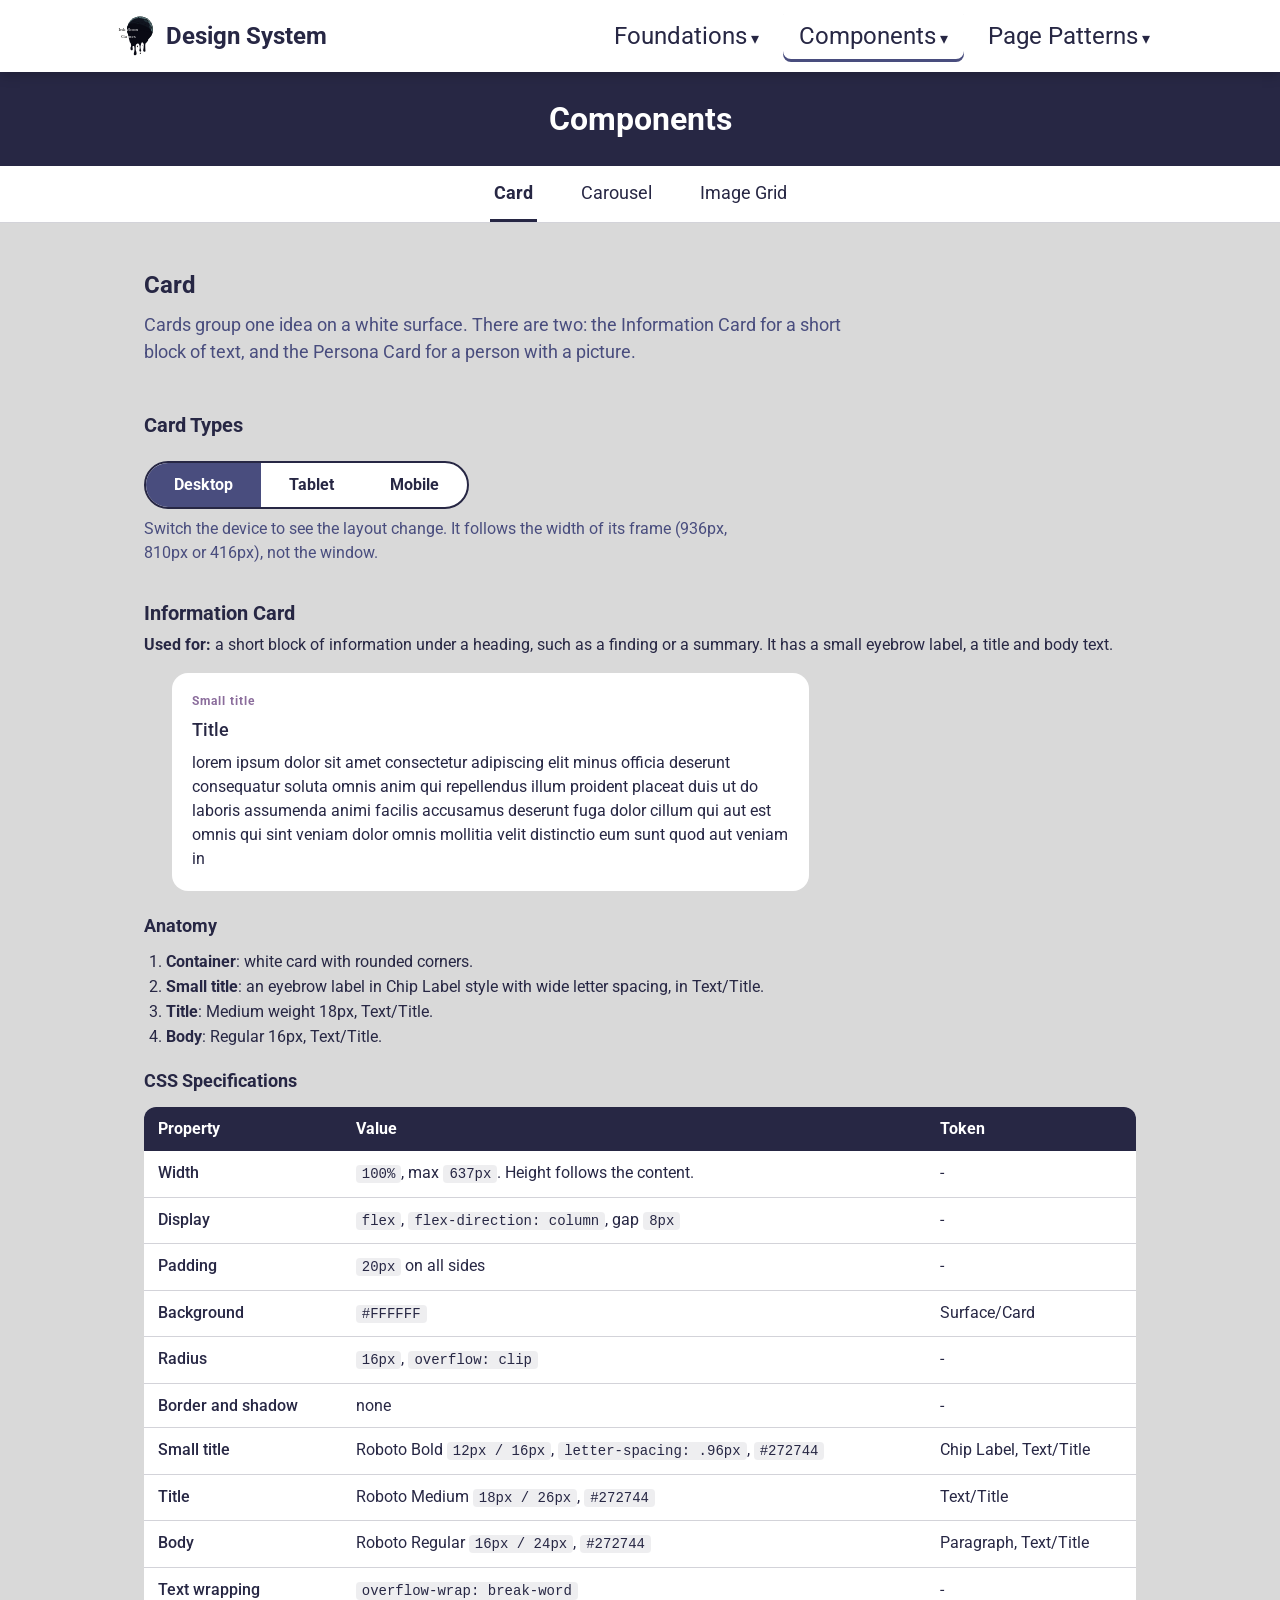
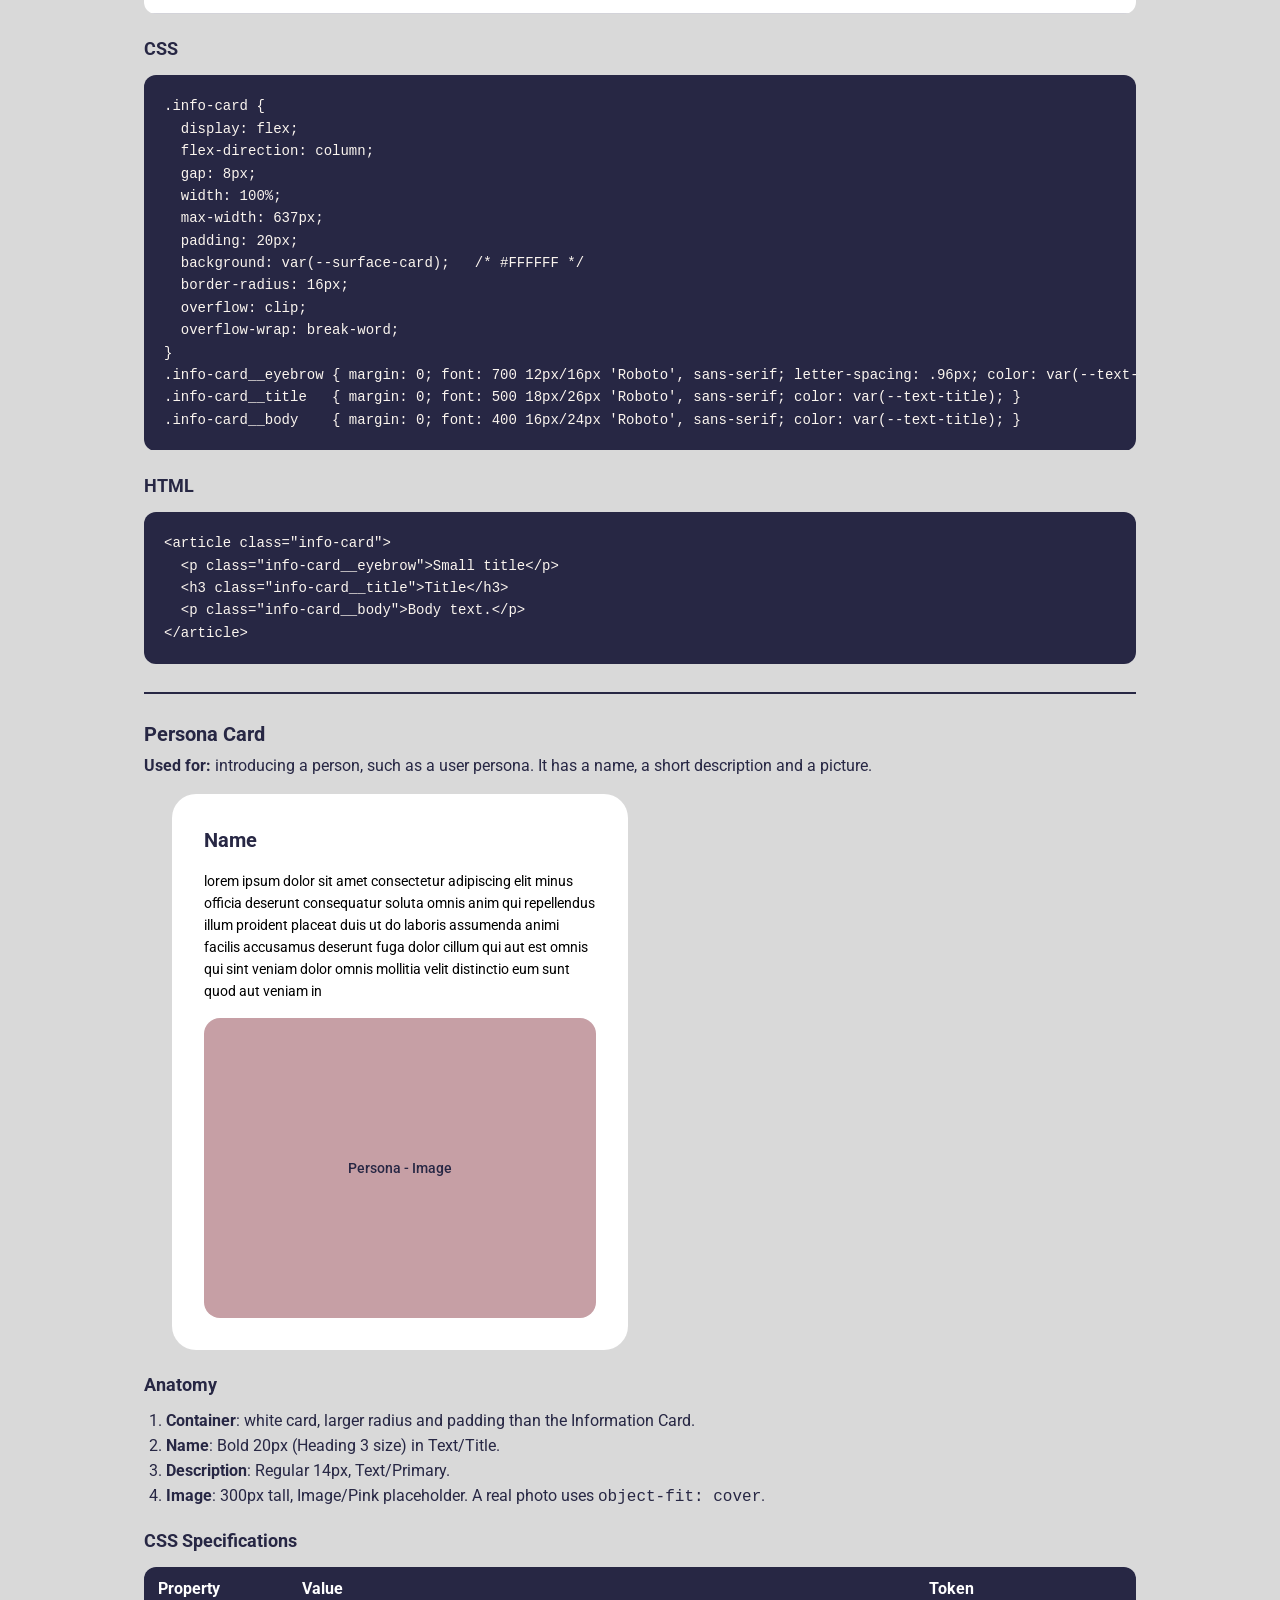
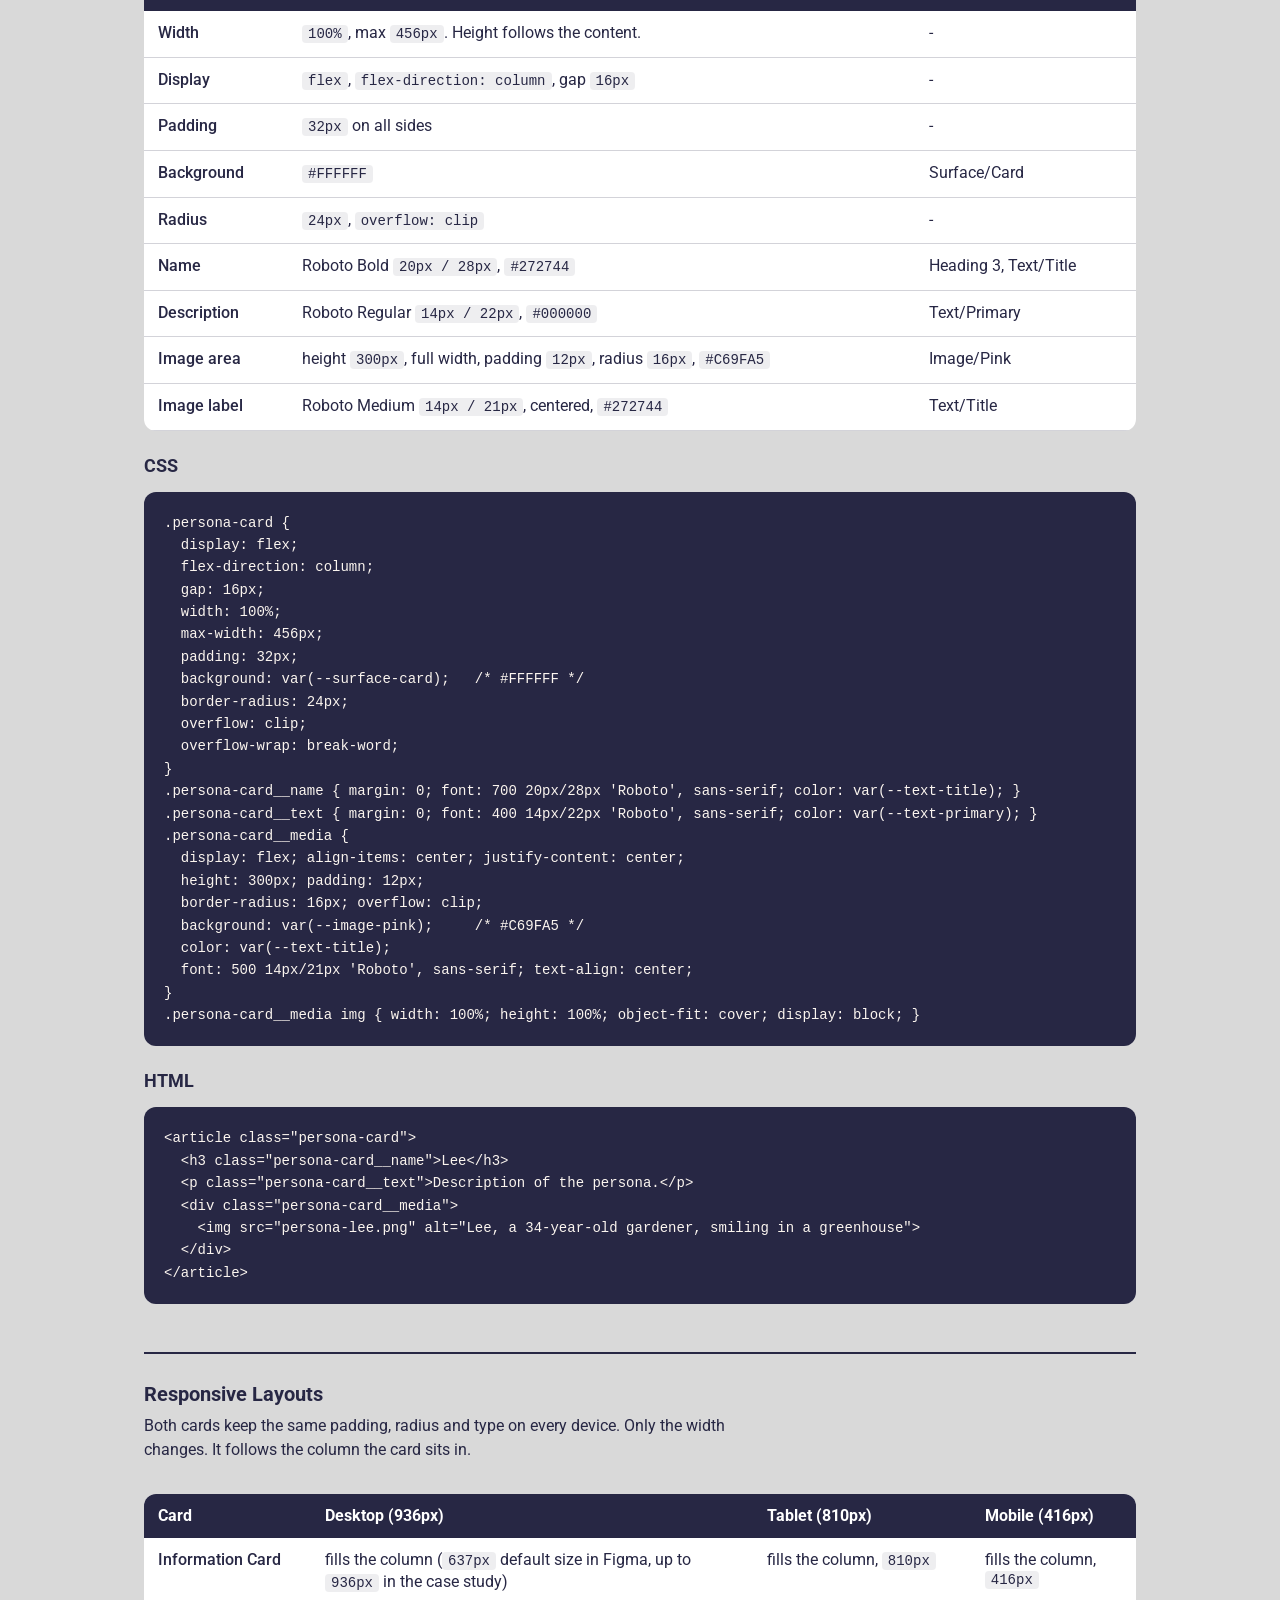
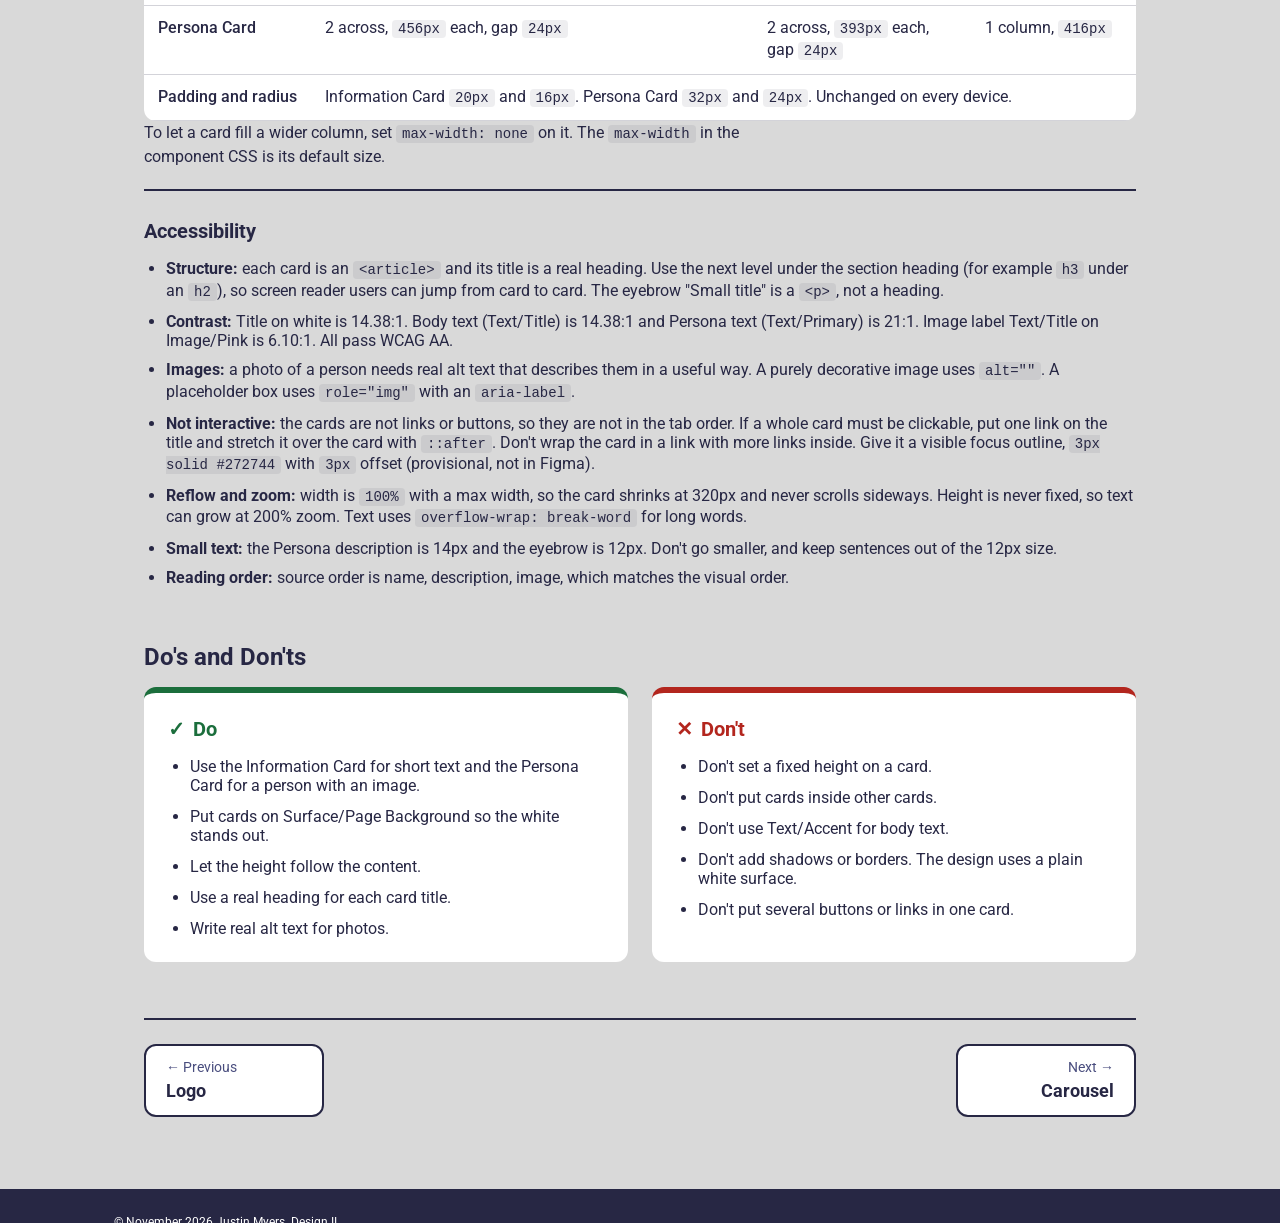
==== commit 52f53666: "Update small title styles and accessibility notes" ====
--- a/components/card.html
+++ b/components/card.html
@@ -83,7 +83,7 @@
   <h4 class="code-title">Anatomy</h4>
   <ol class="anatomy">
     <li><strong>Container</strong>: white card with rounded corners.</li>
-    <li><strong>Small title</strong>: an eyebrow label in Chip Label style with wide letter spacing, in Text/Accent.</li>
+    <li><strong>Small title</strong>: an eyebrow label in Chip Label style with wide letter spacing, in Text/Title.</li>
     <li><strong>Title</strong>: Medium weight 18px, Text/Title.</li>
     <li><strong>Body</strong>: Regular 16px, Text/Title.</li>
   </ol>
@@ -97,7 +97,7 @@
       <tr><td>Background</td><td><code>#FFFFFF</code></td><td>Surface/Card</td></tr>
       <tr><td>Radius</td><td><code>16px</code>, <code>overflow: clip</code></td><td>-</td></tr>
       <tr><td>Border and shadow</td><td>none</td><td>-</td></tr>
-      <tr><td>Small title</td><td>Roboto Bold <code>12px / 16px</code>, <code>letter-spacing: .96px</code>, <code>#8B6D9C</code></td><td>Chip Label, Text/Accent</td></tr>
+      <tr><td>Small title</td><td>Roboto Bold <code>12px / 16px</code>, <code>letter-spacing: .96px</code>, <code>#272744</code></td><td>Chip Label, Text/Title</td></tr>
       <tr><td>Title</td><td>Roboto Medium <code>18px / 26px</code>, <code>#272744</code></td><td>Text/Title</td></tr>
       <tr><td>Body</td><td>Roboto Regular <code>16px / 24px</code>, <code>#272744</code></td><td>Paragraph, Text/Title</td></tr>
       <tr><td>Text wrapping</td><td><code>overflow-wrap: break-word</code></td><td>-</td></tr>
@@ -116,7 +116,7 @@
   overflow: clip;
   overflow-wrap: break-word;
 }
-.info-card__eyebrow { margin: 0; font: 700 12px/16px 'Roboto', sans-serif; letter-spacing: .96px; color: var(--text-accent); }
+.info-card__eyebrow { margin: 0; font: 700 12px/16px 'Roboto', sans-serif; letter-spacing: .96px; color: var(--text-title); }
 .info-card__title   { margin: 0; font: 500 18px/26px 'Roboto', sans-serif; color: var(--text-title); }
 .info-card__body    { margin: 0; font: 400 16px/24px 'Roboto', sans-serif; color: var(--text-title); }</code></pre>
   <h4 class="code-title">HTML</h4>
@@ -125,7 +125,6 @@
   &lt;h3 class="info-card__title"&gt;Title&lt;/h3&gt;
   &lt;p class="info-card__body"&gt;Body text.&lt;/p&gt;
 &lt;/article&gt;</code></pre>
-  <p class="provisional"><strong>Check:</strong> Text/Accent (#8B6D9C) on white is 4.41:1, under the 4.5:1 AA minimum for 12px text. Figma uses it for the small title. Before shipping, use Text/Secondary (7.94:1) or a darker purple for that label.</p>
 </div>
 
 <div class="variant">
@@ -208,7 +207,6 @@
 <ul class="rule-list">
   <li><strong>Structure:</strong> each card is an <code>&lt;article&gt;</code> and its title is a real heading. Use the next level under the section heading (for example <code>h3</code> under an <code>h2</code>), so screen reader users can jump from card to card. The eyebrow "Small title" is a <code>&lt;p&gt;</code>, not a heading.</li>
   <li><strong>Contrast:</strong> Title on white is 14.38:1. Body text (Text/Title) is 14.38:1 and Persona text (Text/Primary) is 21:1. Image label Text/Title on Image/Pink is 6.10:1. All pass WCAG AA.</li>
-  <li><strong>Known failure:</strong> the 12px eyebrow in Text/Accent on white is 4.41:1 and does not meet the 4.5:1 minimum. Change the label color before shipping.</li>
   <li><strong>Images:</strong> a photo of a person needs real alt text that describes them in a useful way. A purely decorative image uses <code>alt=""</code>. A placeholder box uses <code>role="img"</code> with an <code>aria-label</code>.</li>
   <li><strong>Not interactive:</strong> the cards are not links or buttons, so they are not in the tab order. If a whole card must be clickable, put one link on the title and stretch it over the card with <code>::after</code>. Don't wrap the card in a link with more links inside. Give it a visible focus outline, <code>3px solid #272744</code> with <code>3px</code> offset (provisional, not in Figma).</li>
   <li><strong>Reflow and zoom:</strong> width is <code>100%</code> with a max width, so the card shrinks at 320px and never scrolls sideways. Height is never fixed, so text can grow at 200% zoom. Text uses <code>overflow-wrap: break-word</code> for long words.</li>
@@ -248,4 +246,4 @@
   <script src="../js/nav.js"></script>
   <script src="../js/view-toggle.js"></script>
 </body>
-</html>+</html>
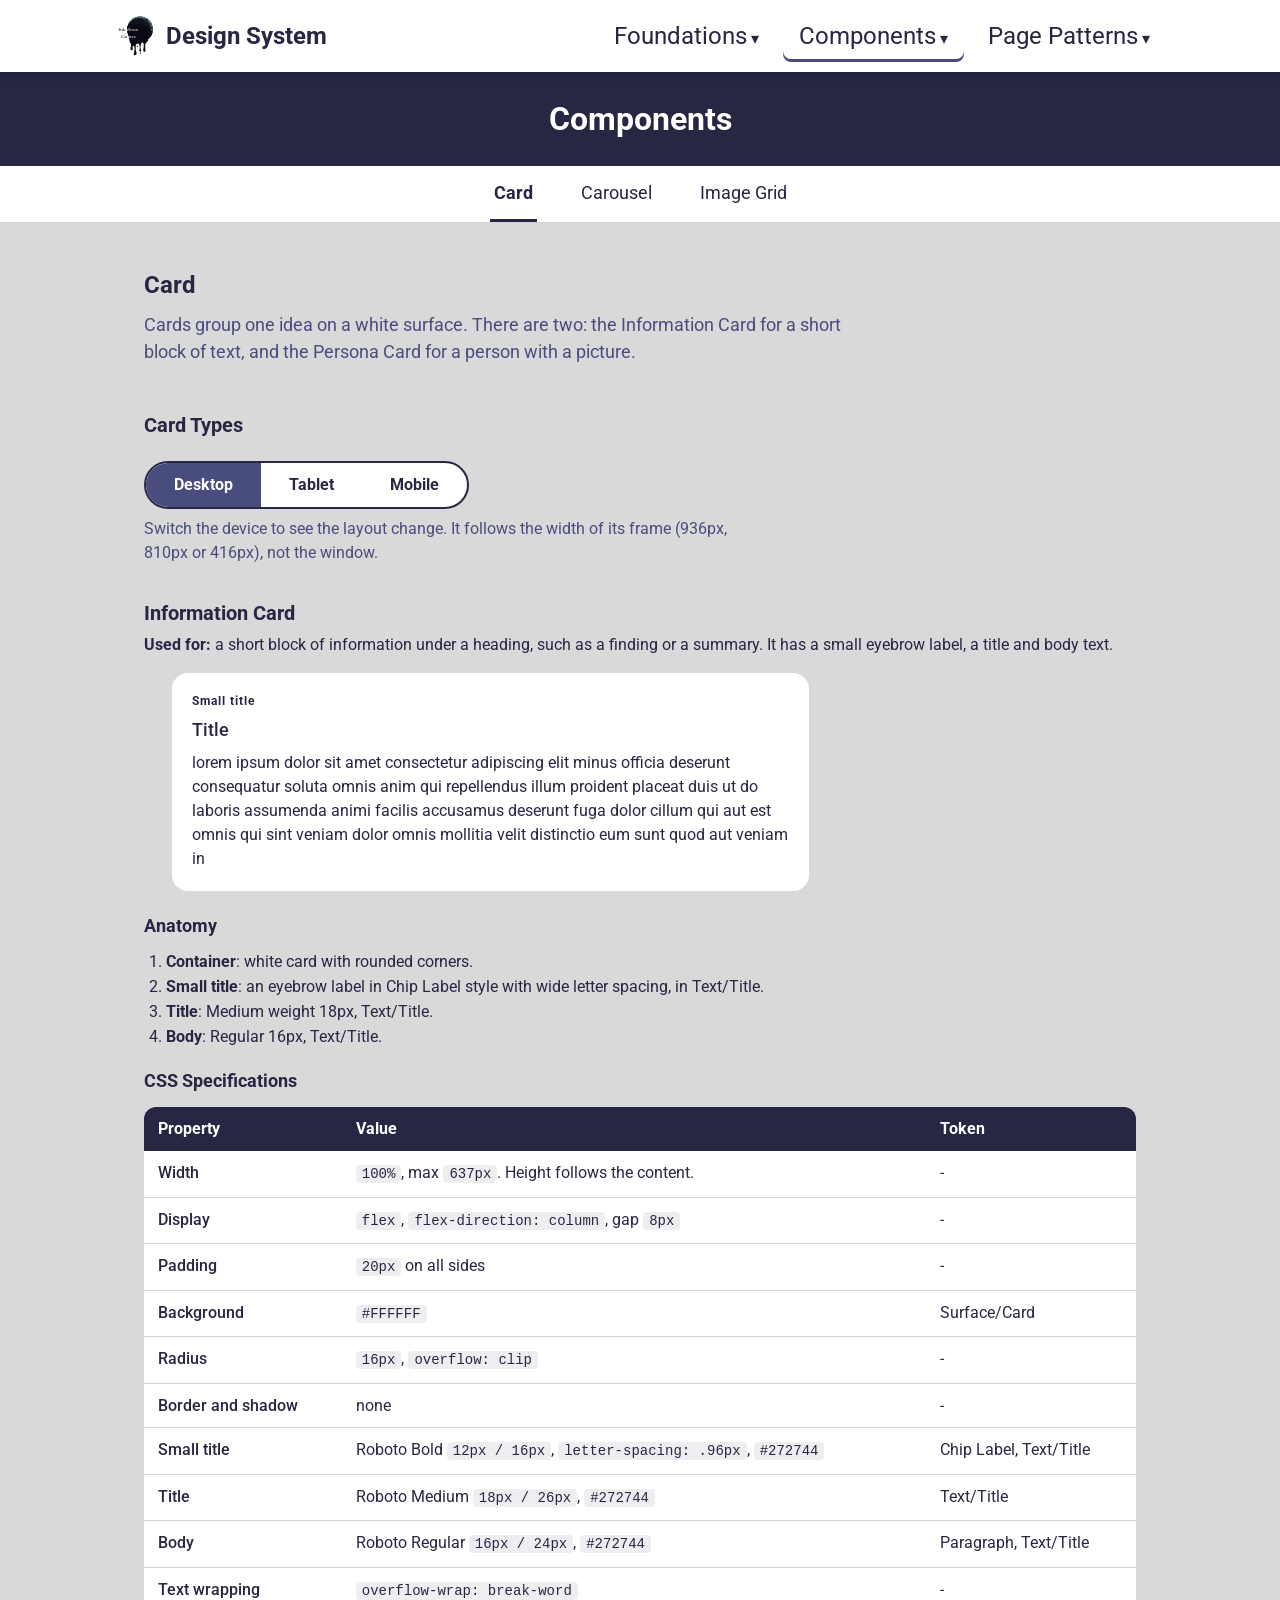
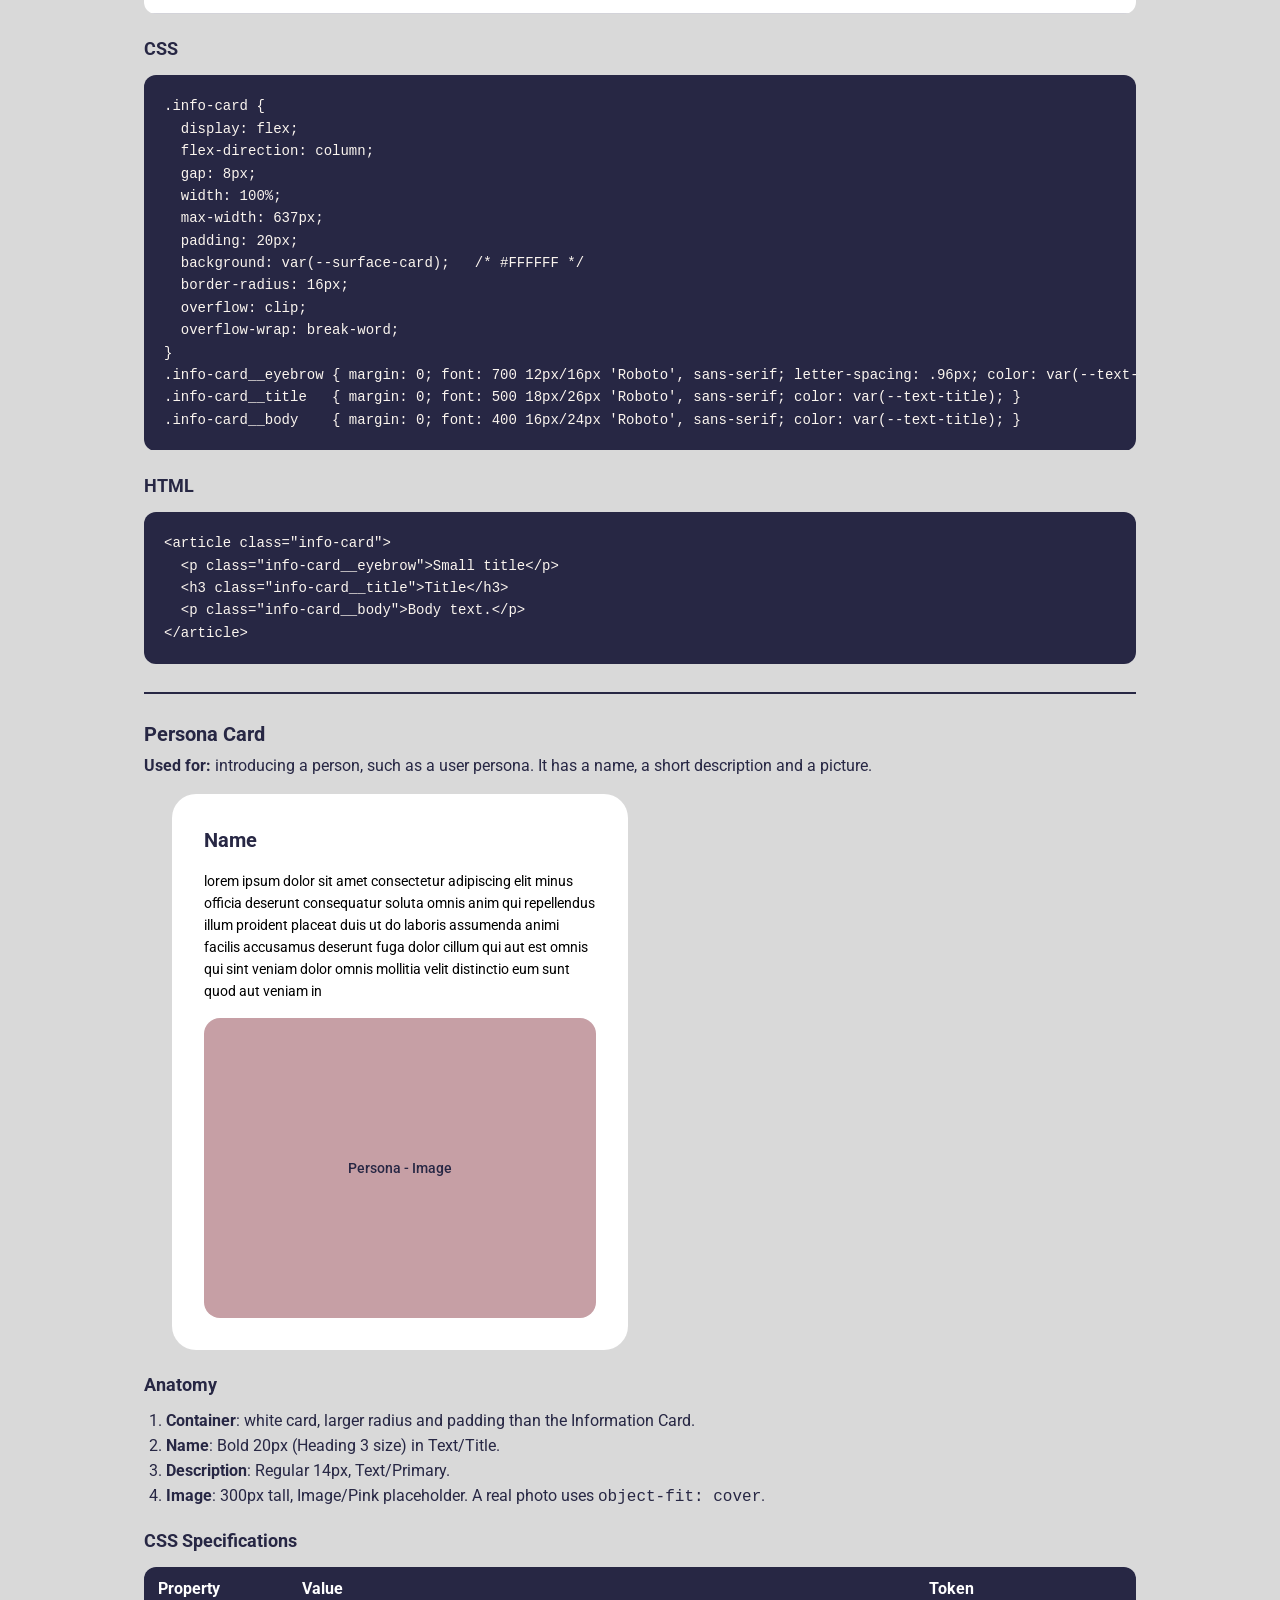
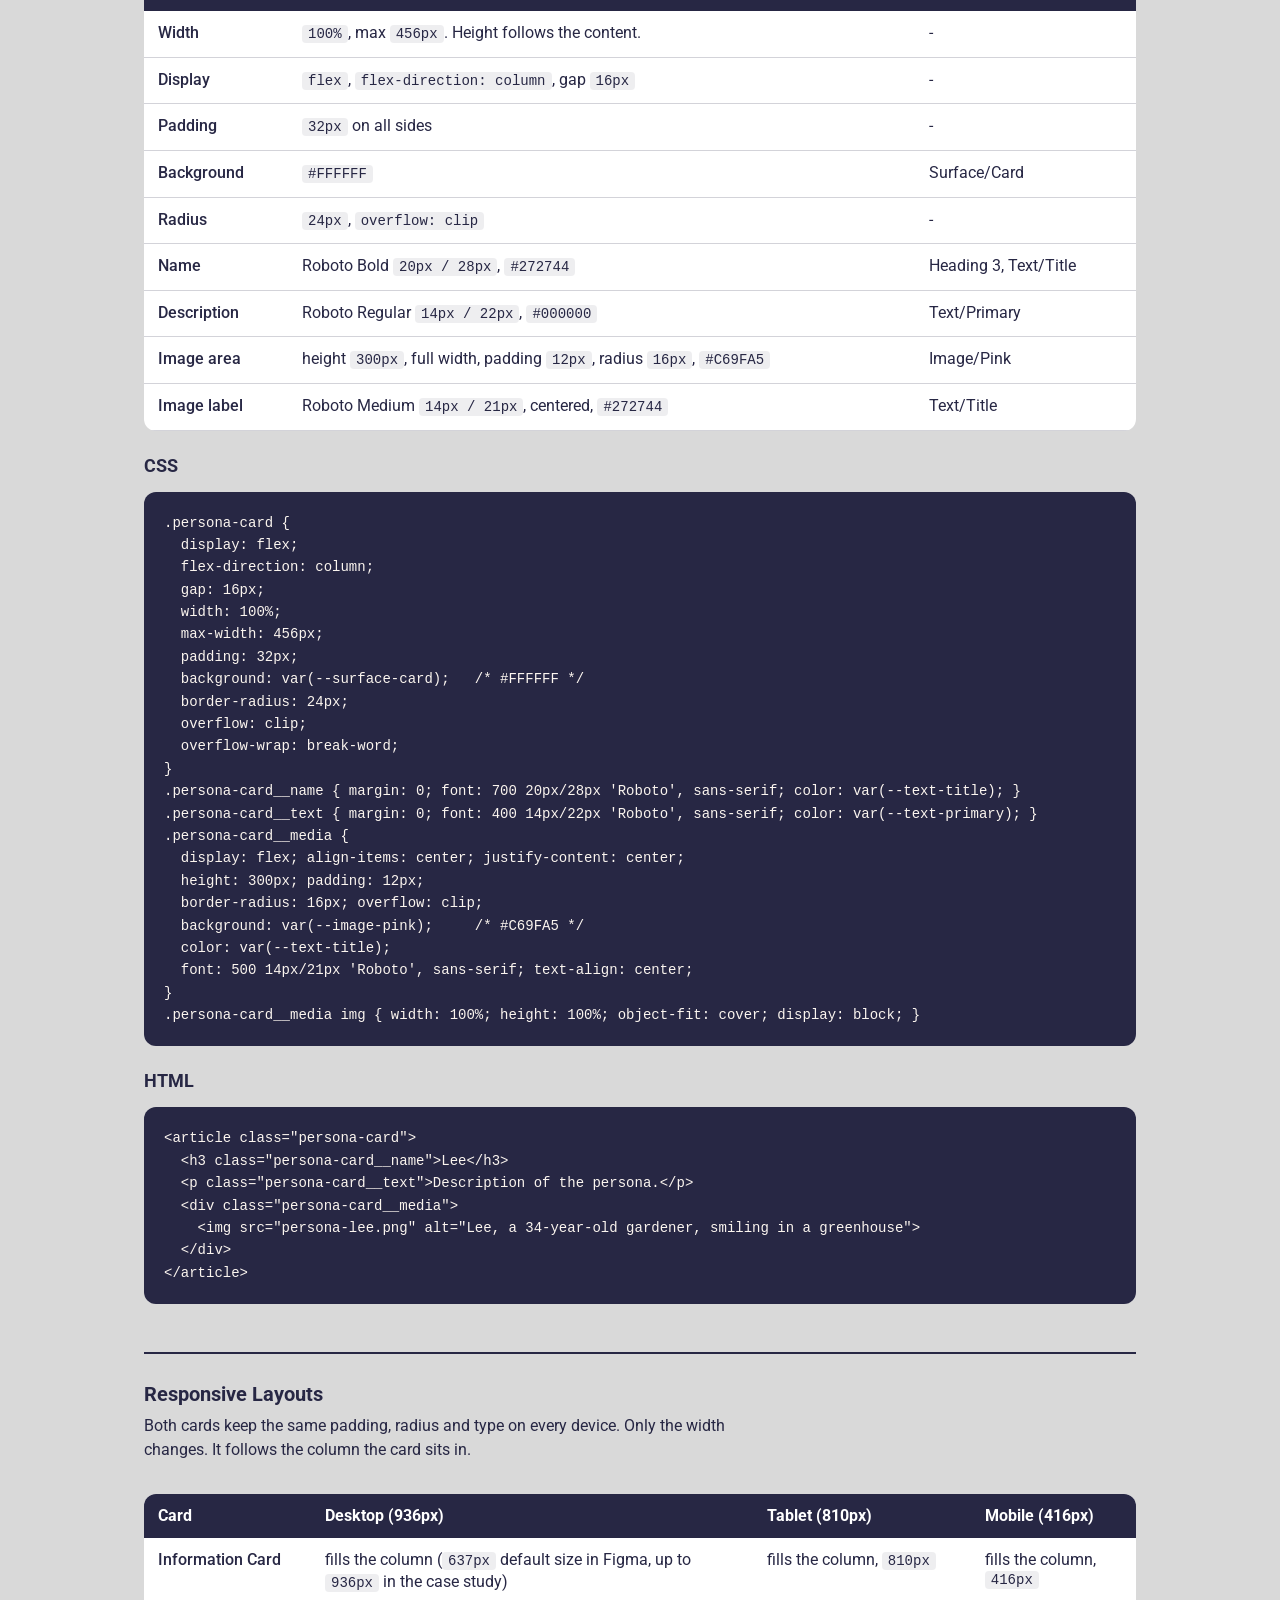
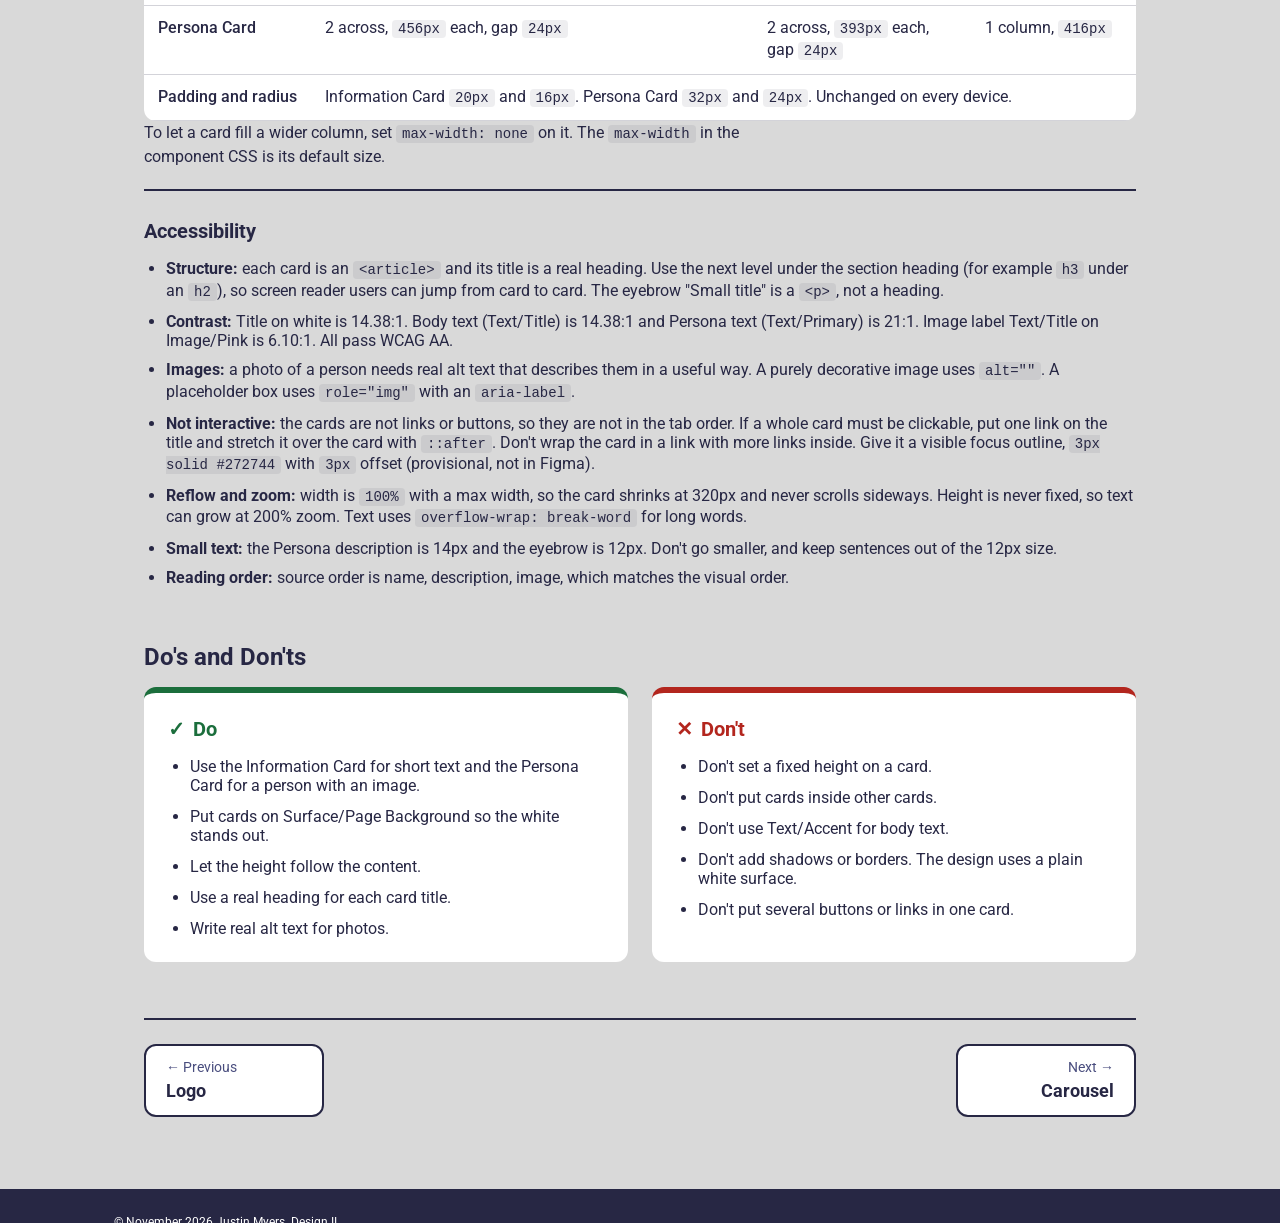
==== commit 8eb50077: "Add files via upload" ====
--- a/components/card.html
+++ b/components/card.html
@@ -246,4 +246,4 @@
   <script src="../js/nav.js"></script>
   <script src="../js/view-toggle.js"></script>
 </body>
-</html>
+</html>
--- a/css/components.css
+++ b/css/components.css
@@ -1,156 +1,156 @@
-﻿/* =====================================================================
-   Components: Information Card, Persona Card, Carousel, Image Grid
-   Values come from the Figma file "Design System Case Study"
-   (page: Foundations and Components). Colors use the tokens in style.css.
-   ===================================================================== */
-
-/* ---------- Card: Information Card ---------- */
-.info-card {
-  display: flex; flex-direction: column; gap: 8px;
-  width: 100%; max-width: 637px; padding: 20px;
-  background: var(--surface-card); border-radius: 16px;
-  overflow: clip; overflow-wrap: break-word;
-}
-.info-card__eyebrow { margin: 0; font: 700 12px/16px 'Roboto', sans-serif; letter-spacing: .96px; color: var(--text-accent); }
-.info-card__title   { margin: 0; font: 500 18px/26px 'Roboto', sans-serif; color: var(--text-title); }
-.info-card__body    { margin: 0; font: 400 16px/24px 'Roboto', sans-serif; color: var(--text-title); }
-
-/* ---------- Card: Persona Card ---------- */
-.persona-card {
-  display: flex; flex-direction: column; gap: 16px;
-  width: 100%; max-width: 456px; padding: 32px;
-  background: var(--surface-card); border-radius: 24px;
-  overflow: clip; overflow-wrap: break-word;
-}
-.persona-card__name { margin: 0; font: 700 20px/28px 'Roboto', sans-serif; color: var(--text-title); }
-.persona-card__text { margin: 0; font: 400 14px/22px 'Roboto', sans-serif; color: var(--text-primary); }
-.persona-card__media {
-  display: flex; align-items: center; justify-content: center;
-  height: 300px; padding: 12px; border-radius: 16px; overflow: clip;
-  background: var(--image-pink); color: var(--text-title);
-  font: 500 14px/21px 'Roboto', sans-serif; text-align: center;
-}
-.persona-card__media img { width: 100%; height: 100%; object-fit: cover; display: block; }
-
-/* ---------- Carousel ---------- */
-.carousel {
-  display: flex; flex-direction: column; gap: 20px;
-  width: 100%; max-width: 936px; padding: 28px;
-  background: var(--surface-card); border-radius: 24px; overflow: clip;
-}
-.carousel__eyebrow { margin: 0; font: 500 12px/16px 'Roboto', sans-serif; letter-spacing: .96px; color: var(--text-secondary); }
-.carousel__title   { margin: 0; font: 500 20px/28px 'Roboto', sans-serif; color: var(--text-title); }
-.carousel__viewport {
-  display: flex; gap: 16px; overflow-x: auto; overscroll-behavior-x: contain;
-  scroll-snap-type: x mandatory; scroll-behavior: smooth; scrollbar-width: none;
-}
-.carousel__viewport::-webkit-scrollbar { display: none; }
-.carousel__viewport:focus-visible { outline: 3px solid var(--border-outline); outline-offset: 3px; border-radius: 16px; }
-.carousel__slide {
-  flex: 0 0 340px; display: flex; flex-direction: column; gap: 12px; padding: 20px;
-  background: var(--surface-card-alt); border-radius: 16px; scroll-snap-align: start;
-}
-.carousel__slide-title { margin: 0; font: 700 16px/24px 'Roboto', sans-serif; color: var(--text-title); }
-.carousel__slide-text  { margin: 0; font: 400 16px/28px 'Roboto', sans-serif; color: var(--text-primary); }
-.carousel__media {
-  display: flex; align-items: center; justify-content: center;
-  height: 500px; padding: 12px; border-radius: 20px; overflow: clip;
-  background: var(--image-orange); color: var(--text-title);
-  font: 500 14px/21px 'Roboto', sans-serif; text-align: center;
-}
-.carousel__media--pink  { background: var(--image-pink); }
-.carousel__media--cream { background: var(--surface-card-alt); outline: 1px solid var(--border-divider); outline-offset: -1px; }
-.carousel__media img { width: 100%; height: 100%; object-fit: cover; display: block; }
-.carousel__controls { display: flex; align-items: center; justify-content: center; gap: 16px; }
-.carousel__btn {
-  position: relative; display: grid; place-items: center; width: 40px; height: 40px; padding: 0;
-  border: 0; border-radius: 20px; cursor: pointer;
-  background: var(--control-background); color: var(--text-on-nav);
-  font: 500 24px/28px 'Roboto', sans-serif; transition: background .15s;
-}
-.carousel__btn::after { content: ""; position: absolute; inset: -2px; }            /* 44 x 44px hit area */
-.carousel__btn:hover { background: var(--button-hover); }
-.carousel__btn:focus-visible { outline: 3px solid var(--border-outline); outline-offset: 3px; }
-.carousel__btn[aria-disabled="true"] { background: var(--button-disabled); cursor: not-allowed; }
-.carousel__dots { display: flex; align-items: center; gap: 8px; margin: 0; padding: 0; list-style: none; }
-.carousel__dot { position: relative; display: block; width: 8px; height: 8px; padding: 0; border: 0; border-radius: 4px; background: var(--control-inactive); cursor: pointer; }
-.carousel__dot::after { content: ""; position: absolute; inset: -12px -6px; }       /* 20 x 32px hit area */
-.carousel__dot[aria-current="true"] { background: var(--control-background); }
-.carousel__dot:focus-visible { outline: 3px solid var(--border-outline); outline-offset: 4px; }
-.sr-only { position: absolute; width: 1px; height: 1px; margin: -1px; padding: 0; overflow: hidden; clip-path: inset(50%); white-space: nowrap; border: 0; }
-
-
-/* ---------- Image Grid ---------- */
-.image-grid-frame, .device-frame { container-type: inline-size; width: 100%; margin-inline: auto; }
-.image-grid {
-  --cols: 2; --gap: 24px; --ratio: 456 / 283;
-  display: grid; grid-template-columns: repeat(var(--cols), minmax(0, 1fr)); gap: var(--gap);
-  margin: 0; padding: 0; list-style: none; width: 100%; max-width: 936px;
-}
-.image-grid--two-across       { --ratio: 456 / 342; }
-.image-grid--two-across-short { --ratio: 456 / 283; }
-.image-grid--four-across      { --cols: 4; --ratio: 216 / 443; }
-.image-grid__item {
-  display: flex; align-items: center; justify-content: center; aspect-ratio: var(--ratio);
-  padding: 12px; border-radius: 16px; overflow: clip; background: var(--image-orange);
-  color: var(--text-title); font: 700 14px/1.3 'Roboto', sans-serif; text-align: center;
-}
-.image-grid__item:nth-child(2) { background: var(--image-pink); }
-.image-grid__item:nth-child(3) { background: var(--surface-card-alt); }
-.image-grid__item:nth-child(4) { background: var(--surface-card); }
-.image-grid__item img { width: 100%; height: 100%; object-fit: cover; display: block; border-radius: 4px; }
-
-/* Tablet: frame narrower than 900px */
-@container (max-width: 899px) { .image-grid { max-width: 810px; } }
-/* Mobile: frame narrower than 600px. Gap shrinks, 2x2 and Two across stack to one column, Four across becomes two columns */
-@container (max-width: 599px) {
-  .image-grid { --gap: 16px; --cols: 1; }
-  .image-grid--four-across { --cols: 2; }
-}
-
-@media (prefers-reduced-motion: reduce) {
-  .carousel__viewport { scroll-behavior: auto; }
-  .carousel__btn { transition: none; }
-}
-
-/* ---- Documentation page layout (not part of the components) ---- */
-.view-toggle { display: inline-flex; margin: 16px 0 8px; overflow: hidden; background: var(--white); border: 2px solid var(--dark-blue); border-radius: 999px; }
-.view-toggle button { min-height: 44px; padding: 10px 28px; border: 0; background: transparent; color: var(--dark-blue); font: 700 16px/1 'Roboto', sans-serif; cursor: pointer; }
-.view-toggle button:hover { background: var(--muted-orange); }
-.view-toggle button[aria-pressed="true"] { background: var(--blue-purple); color: var(--white); }
-.view-toggle button:focus-visible { outline: 3px solid var(--dark-blue); outline-offset: -5px; }
-.view-note { margin: 0 0 8px; color: var(--color-text-secondary); font-size: 16px; }
-[data-view][hidden] { display: none; }
-
-.content { max-width: 1040px; }   /* wide enough for the 936px desktop carousel and grid */
-.variant { padding: 28px 0; }
-.variant + .variant { border-top: 2px solid var(--color-border-strong); }
-.sub-h.divided { margin-top: 20px; padding-top: 28px; border-top: 2px solid var(--color-border-strong); }
-.variant h3 { margin: 0 0 8px; }
-.facts { margin: 16px 0 0; padding-left: 20px; display: grid; gap: 6px; color: var(--color-text-secondary); }
-.showcase { display: flex; flex-wrap: wrap; gap: 24px; align-items: flex-start; }
-.showcase figure { margin: 0; flex: 1 1 280px; }
-.showcase figcaption { margin-top: 8px; font-size: 14px; color: var(--color-text-secondary); }
-.demo-stage { margin-top: 16px; }
-.frame-label { margin: 0 0 8px; font-size: 14px; color: var(--color-text-secondary); }
-
-.spec-table { width: 100%; border-collapse: collapse; margin-top: 16px; background: var(--white); border-radius: var(--radius); overflow: hidden; font-size: 16px; }
-.spec-table caption { text-align: left; padding: 0 0 8px; font-weight: 700; }
-.spec-table th, .spec-table td { text-align: left; padding: 12px 14px; border-bottom: 1px solid rgba(39,39,68,.2); vertical-align: top; }
-.spec-table thead th { background: var(--dark-blue); color: var(--white); font-weight: 700; }
-.spec-table td:first-child { font-weight: 500; white-space: nowrap; }
-.spec-table code, .rule-list code, .content p code { font: 400 14px/1.4 monospace; background: rgba(39,39,68,.08); padding: 1px 6px; border-radius: 4px; }
-.table-scroll { overflow-x: auto; }
-
-.code-block { margin: 16px 0 0; padding: 20px; background: var(--dark-blue); color: var(--cream); border-radius: var(--radius); overflow-x: auto; font: 400 14px/1.6 monospace; tab-size: 2; }
-.code-block:focus-visible { outline: 3px solid var(--muted-orange); }
-.code-title { margin: 24px 0 0; font-size: 18px; }
-.provisional { margin-top: 16px; padding: 12px 16px; background: var(--muted-orange); color: var(--dark-blue); border-radius: 8px; font-size: 16px; }
-.dd-col ul.rule-list { list-style: disc; padding-left: 22px; }
-.anatomy { margin: 16px 0 0; padding-left: 22px; display: grid; gap: 6px; }
-
-@media (max-width: 760px) {
-  .variant { padding: 20px 0; }
-}
+/* =====================================================================
+   Components: Information Card, Persona Card, Carousel, Image Grid
+   Values come from the Figma file "Design System Case Study"
+   (page: Foundations and Components). Colors use the tokens in style.css.
+   ===================================================================== */
+
+/* ---------- Card: Information Card ---------- */
+.info-card {
+  display: flex; flex-direction: column; gap: 8px;
+  width: 100%; max-width: 637px; padding: 20px;
+  background: var(--surface-card); border-radius: 16px;
+  overflow: clip; overflow-wrap: break-word;
+}
+.info-card__eyebrow { margin: 0; font: 700 12px/16px 'Roboto', sans-serif; letter-spacing: .96px; color: var(--text-title); }
+.info-card__title   { margin: 0; font: 500 18px/26px 'Roboto', sans-serif; color: var(--text-title); }
+.info-card__body    { margin: 0; font: 400 16px/24px 'Roboto', sans-serif; color: var(--text-title); }
+
+/* ---------- Card: Persona Card ---------- */
+.persona-card {
+  display: flex; flex-direction: column; gap: 16px;
+  width: 100%; max-width: 456px; padding: 32px;
+  background: var(--surface-card); border-radius: 24px;
+  overflow: clip; overflow-wrap: break-word;
+}
+.persona-card__name { margin: 0; font: 700 20px/28px 'Roboto', sans-serif; color: var(--text-title); }
+.persona-card__text { margin: 0; font: 400 14px/22px 'Roboto', sans-serif; color: var(--text-primary); }
+.persona-card__media {
+  display: flex; align-items: center; justify-content: center;
+  height: 300px; padding: 12px; border-radius: 16px; overflow: clip;
+  background: var(--image-pink); color: var(--text-title);
+  font: 500 14px/21px 'Roboto', sans-serif; text-align: center;
+}
+.persona-card__media img { width: 100%; height: 100%; object-fit: cover; display: block; }
+
+/* ---------- Carousel ---------- */
+.carousel {
+  display: flex; flex-direction: column; gap: 20px;
+  width: 100%; max-width: 936px; padding: 28px;
+  background: var(--surface-card); border-radius: 24px; overflow: clip;
+}
+.carousel__eyebrow { margin: 0; font: 500 12px/16px 'Roboto', sans-serif; letter-spacing: .96px; color: var(--text-secondary); }
+.carousel__title   { margin: 0; font: 500 20px/28px 'Roboto', sans-serif; color: var(--text-title); }
+.carousel__viewport {
+  display: flex; gap: 16px; overflow-x: auto; overscroll-behavior-x: contain;
+  scroll-snap-type: x mandatory; scroll-behavior: smooth; scrollbar-width: none;
+}
+.carousel__viewport::-webkit-scrollbar { display: none; }
+.carousel__viewport:focus-visible { outline: 3px solid var(--border-outline); outline-offset: 3px; border-radius: 16px; }
+.carousel__slide {
+  flex: 0 0 340px; display: flex; flex-direction: column; gap: 12px; padding: 20px;
+  background: var(--surface-card-alt); border-radius: 16px; scroll-snap-align: start;
+}
+.carousel__slide-title { margin: 0; font: 700 16px/24px 'Roboto', sans-serif; color: var(--text-title); }
+.carousel__slide-text  { margin: 0; font: 400 16px/28px 'Roboto', sans-serif; color: var(--text-primary); }
+.carousel__media {
+  display: flex; align-items: center; justify-content: center;
+  height: 500px; padding: 12px; border-radius: 20px; overflow: clip;
+  background: var(--image-orange); color: var(--text-title);
+  font: 500 14px/21px 'Roboto', sans-serif; text-align: center;
+}
+.carousel__media--pink  { background: var(--image-pink); }
+.carousel__media--cream { background: var(--surface-card-alt); outline: 1px solid var(--border-divider); outline-offset: -1px; }
+.carousel__media img { width: 100%; height: 100%; object-fit: cover; display: block; }
+.carousel__controls { display: flex; align-items: center; justify-content: center; gap: 16px; }
+.carousel__btn {
+  position: relative; display: grid; place-items: center; width: 40px; height: 40px; padding: 0;
+  border: 0; border-radius: 20px; cursor: pointer;
+  background: var(--control-background); color: var(--text-on-nav);
+  font: 500 24px/28px 'Roboto', sans-serif; transition: background .15s;
+}
+.carousel__btn::after { content: ""; position: absolute; inset: -2px; }            /* 44 x 44px hit area */
+.carousel__btn:hover { background: var(--button-hover); }
+.carousel__btn:focus-visible { outline: 3px solid var(--border-outline); outline-offset: 3px; }
+.carousel__btn[aria-disabled="true"] { background: var(--button-disabled); cursor: not-allowed; }
+.carousel__dots { display: flex; align-items: center; gap: 8px; margin: 0; padding: 0; list-style: none; }
+.carousel__dot { position: relative; display: block; width: 8px; height: 8px; padding: 0; border: 0; border-radius: 4px; background: var(--control-inactive); cursor: pointer; }
+.carousel__dot::after { content: ""; position: absolute; inset: -12px -6px; }       /* 20 x 32px hit area */
+.carousel__dot[aria-current="true"] { background: var(--control-background); }
+.carousel__dot:focus-visible { outline: 3px solid var(--border-outline); outline-offset: 4px; }
+.sr-only { position: absolute; width: 1px; height: 1px; margin: -1px; padding: 0; overflow: hidden; clip-path: inset(50%); white-space: nowrap; border: 0; }
 
 
+/* ---------- Image Grid ---------- */
+.image-grid-frame, .device-frame { container-type: inline-size; width: 100%; margin-inline: auto; }
+.image-grid {
+  --cols: 2; --gap: 24px; --ratio: 456 / 283;
+  display: grid; grid-template-columns: repeat(var(--cols), minmax(0, 1fr)); gap: var(--gap);
+  margin: 0; padding: 0; list-style: none; width: 100%; max-width: 936px;
+}
+.image-grid--two-across       { --ratio: 456 / 342; }
+.image-grid--two-across-short { --ratio: 456 / 283; }
+.image-grid--four-across      { --cols: 4; --ratio: 216 / 443; }
+.image-grid__item {
+  display: flex; align-items: center; justify-content: center; aspect-ratio: var(--ratio);
+  padding: 12px; border-radius: 16px; overflow: clip; background: var(--image-orange);
+  color: var(--text-title); font: 700 14px/1.3 'Roboto', sans-serif; text-align: center;
+}
+.image-grid__item:nth-child(2) { background: var(--image-pink); }
+.image-grid__item:nth-child(3) { background: var(--surface-card-alt); }
+.image-grid__item:nth-child(4) { background: var(--surface-card); }
+.image-grid__item img { width: 100%; height: 100%; object-fit: cover; display: block; border-radius: 4px; }
+
+/* Tablet: frame narrower than 900px */
+@container (max-width: 899px) { .image-grid { max-width: 810px; } }
+/* Mobile: frame narrower than 600px. Gap shrinks, 2x2 and Two across stack to one column, Four across becomes two columns */
+@container (max-width: 599px) {
+  .image-grid { --gap: 16px; --cols: 1; }
+  .image-grid--four-across { --cols: 2; }
+}
+
+@media (prefers-reduced-motion: reduce) {
+  .carousel__viewport { scroll-behavior: auto; }
+  .carousel__btn { transition: none; }
+}
+
+/* ---- Documentation page layout (not part of the components) ---- */
+.view-toggle { display: inline-flex; margin: 16px 0 8px; overflow: hidden; background: var(--white); border: 2px solid var(--dark-blue); border-radius: 999px; }
+.view-toggle button { min-height: 44px; padding: 10px 28px; border: 0; background: transparent; color: var(--dark-blue); font: 700 16px/1 'Roboto', sans-serif; cursor: pointer; }
+.view-toggle button:hover { background: var(--muted-orange); }
+.view-toggle button[aria-pressed="true"] { background: var(--blue-purple); color: var(--white); }
+.view-toggle button:focus-visible { outline: 3px solid var(--dark-blue); outline-offset: -5px; }
+.view-note { margin: 0 0 8px; color: var(--color-text-secondary); font-size: 16px; }
+[data-view][hidden] { display: none; }
+
+.content { max-width: 1040px; }   /* wide enough for the 936px desktop carousel and grid */
+.variant { padding: 28px 0; }
+.variant + .variant { border-top: 2px solid var(--color-border-strong); }
+.sub-h.divided { margin-top: 20px; padding-top: 28px; border-top: 2px solid var(--color-border-strong); }
+.variant h3 { margin: 0 0 8px; }
+.facts { margin: 16px 0 0; padding-left: 20px; display: grid; gap: 6px; color: var(--color-text-secondary); }
+.showcase { display: flex; flex-wrap: wrap; gap: 24px; align-items: flex-start; }
+.showcase figure { margin: 0; flex: 1 1 280px; }
+.showcase figcaption { margin-top: 8px; font-size: 14px; color: var(--color-text-secondary); }
+.demo-stage { margin-top: 16px; }
+.frame-label { margin: 0 0 8px; font-size: 14px; color: var(--color-text-secondary); }
+
+.spec-table { width: 100%; border-collapse: collapse; margin-top: 16px; background: var(--white); border-radius: var(--radius); overflow: hidden; font-size: 16px; }
+.spec-table caption { text-align: left; padding: 0 0 8px; font-weight: 700; }
+.spec-table th, .spec-table td { text-align: left; padding: 12px 14px; border-bottom: 1px solid rgba(39,39,68,.2); vertical-align: top; }
+.spec-table thead th { background: var(--dark-blue); color: var(--white); font-weight: 700; }
+.spec-table td:first-child { font-weight: 500; white-space: nowrap; }
+.spec-table code, .rule-list code, .content p code { font: 400 14px/1.4 monospace; background: rgba(39,39,68,.08); padding: 1px 6px; border-radius: 4px; }
+.table-scroll { overflow-x: auto; }
+
+.code-block { margin: 16px 0 0; padding: 20px; background: var(--dark-blue); color: var(--cream); border-radius: var(--radius); overflow-x: auto; font: 400 14px/1.6 monospace; tab-size: 2; }
+.code-block:focus-visible { outline: 3px solid var(--muted-orange); }
+.code-title { margin: 24px 0 0; font-size: 18px; }
+.provisional { margin-top: 16px; padding: 12px 16px; background: var(--muted-orange); color: var(--dark-blue); border-radius: 8px; font-size: 16px; }
+.dd-col ul.rule-list { list-style: disc; padding-left: 22px; }
+.anatomy { margin: 16px 0 0; padding-left: 22px; display: grid; gap: 6px; }
+
+@media (max-width: 760px) {
+  .variant { padding: 20px 0; }
+}
+
+
